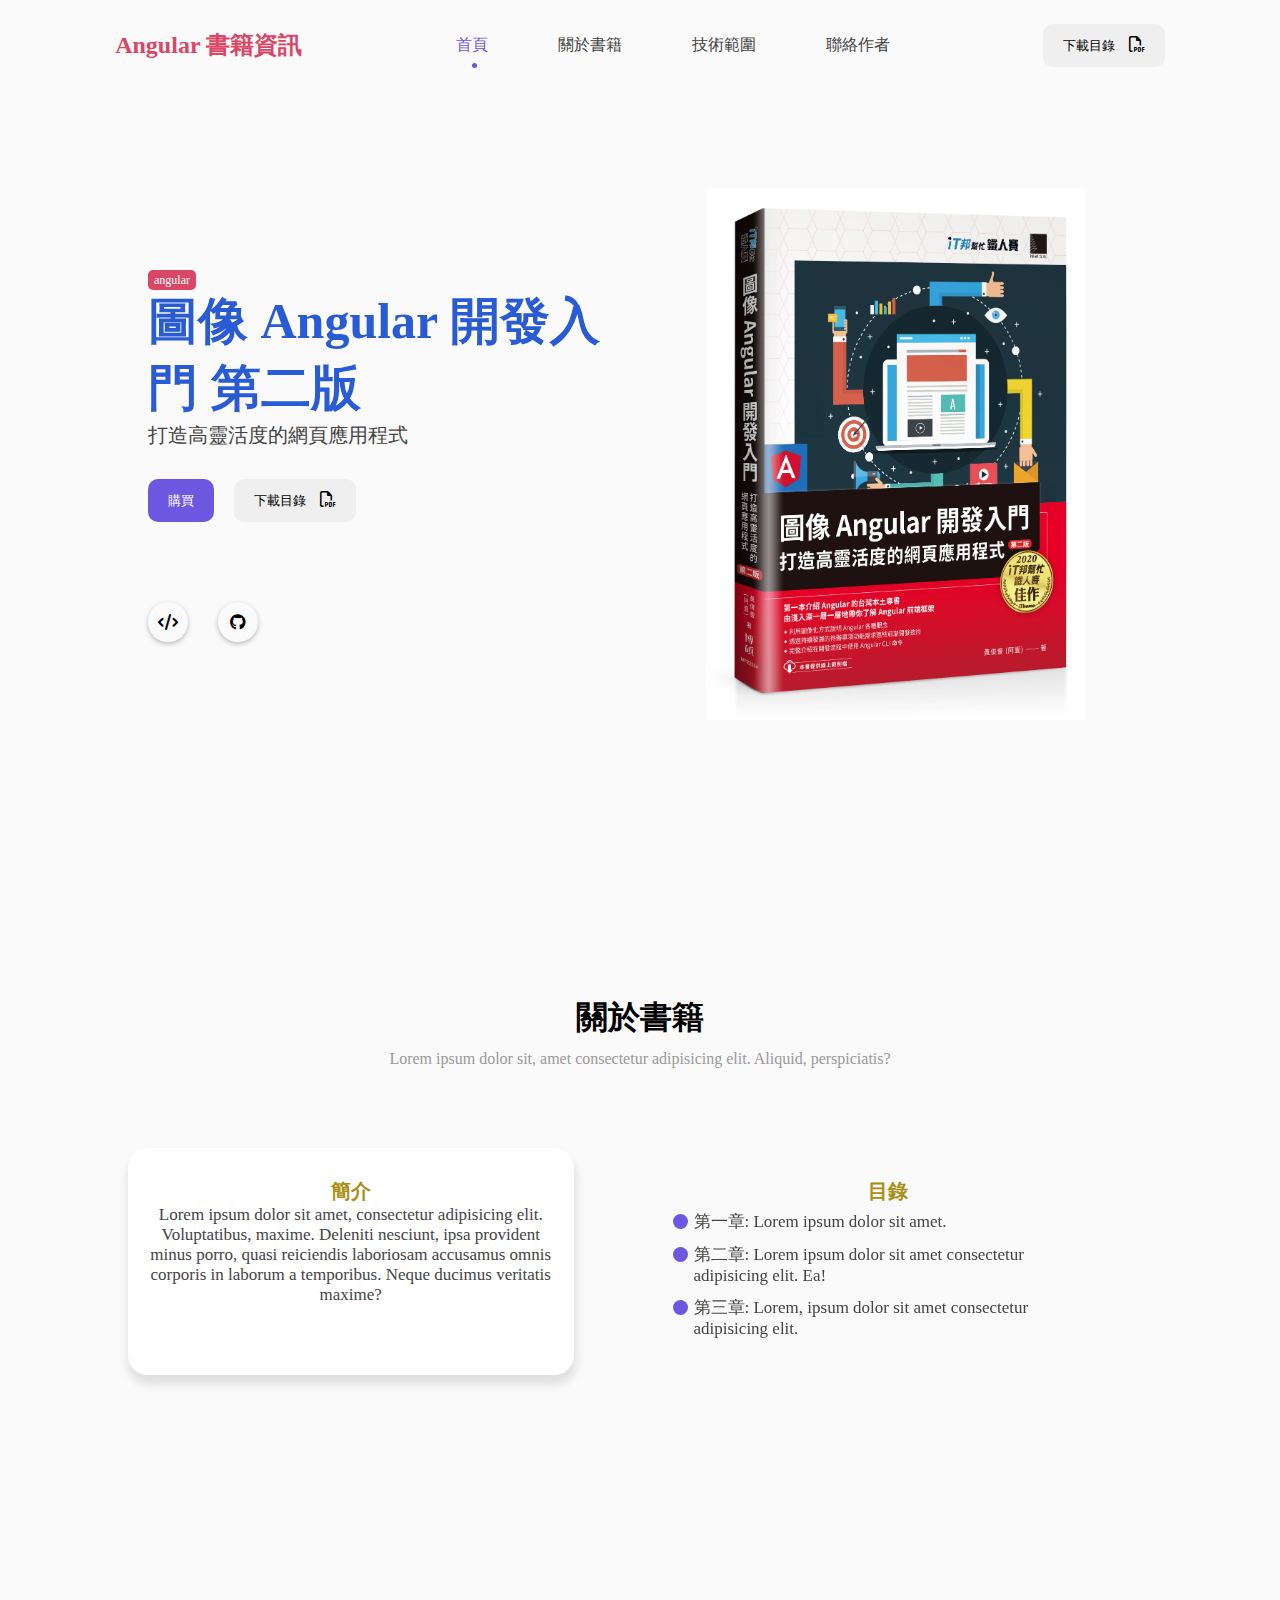
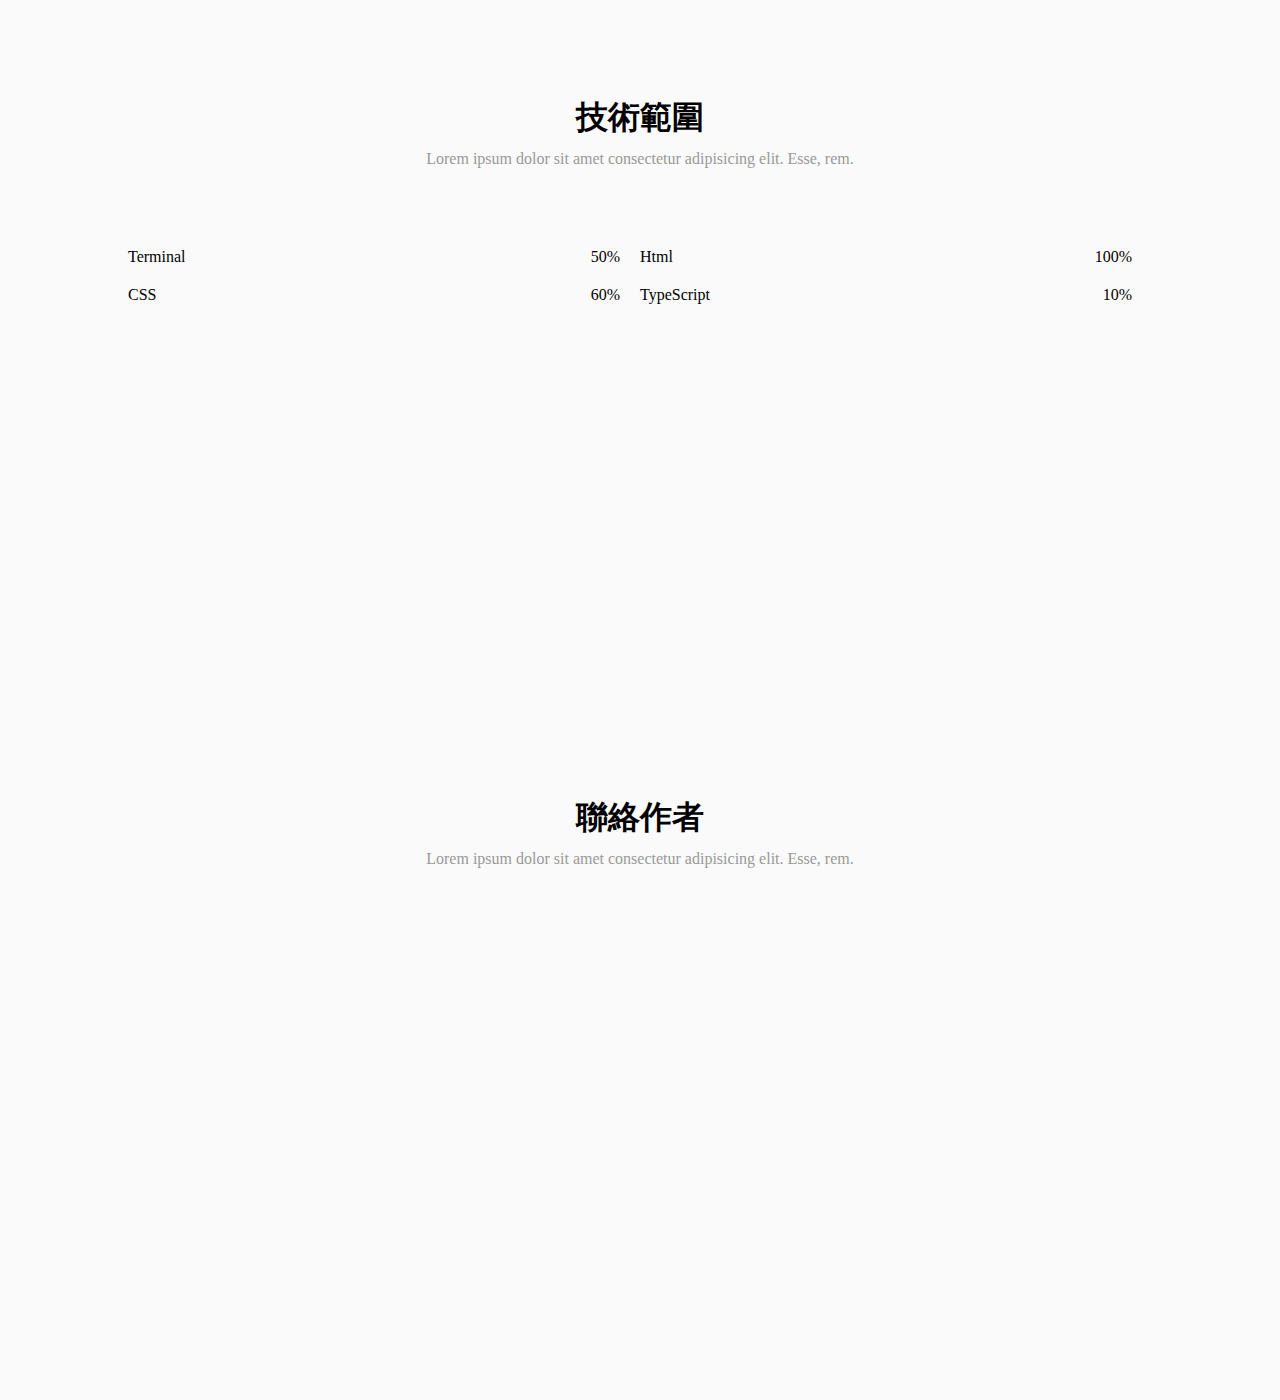
==== src/index.html @ 13e0e1ec "feat(skill): 技術範圍項目樣式實作" ====
<!DOCTYPE html>
<html lang="en">
  <head>
    <meta charset="UTF-8" />
    <meta name="viewport" content="width=device-width, initial-scale=1.0" />
    <link rel="stylesheet" href="./style.min.css" />
    <link rel="stylesheet" href="https://cdnjs.cloudflare.com/ajax/libs/font-awesome/6.6.0/css/all.min.css" />
    <title>Angular 書籍資訊</title>
  </head>
  <body>
    <div class="container">
      <nav id="header">
        <div class="nav-logo">Angular 書籍資訊</div>
        <ul class="nav-menu">
          <li class="nav-item">
            <a href="#home" class="nav-link active-link">首頁</a>
          </li>
          <li class="nav-item">
            <a href="#book" class="nav-link">關於書籍</a>
          </li>
          <li class="nav-item">
            <a href="#skill" class="nav-link">技術範圍</a>
          </li>
          <li class="nav-item">
            <a href="#contact" class="nav-link">聯絡作者</a>
          </li>
        </ul>
        <div>
          <button type="button" class="btn">下載目錄 <i class="fa-regular fa-file-pdf"></i></button>
        </div>
      </nav>
      <main class="wrapper">
        <section id="home" class="home-box">
          <div class="home-text">
            <div class="tag"><span>angular</span></div>
            <div class="name">圖像 Angular 開發入門 第二版</div>
            <div class="subtitle">打造高靈活度的網頁應用程式</div>
            <div class="text-btn">
              <button type="button" class="btn blue-btn">購買</button>
              <button type="button" class="btn">下載目錄 <i class="fa-regular fa-file-pdf"></i></button>
            </div>
            <div class="icons">
              <div class="icon"><i class="fa-solid fa-code"></i></div>
              <div class="icon"><i class="fa-brands fa-github"></i></div>
            </div>
          </div>
          <div class="home-image">
            <div class="image">
              <img src="./assets/images/angular.jpg" alt="angular" />
            </div>
          </div>
        </section>
        <section id="book" class="section">
          <div class="top-header">
            <h1>關於書籍</h1>
            <span>Lorem ipsum dolor sit, amet consectetur adipisicing elit. Aliquid, perspiciatis?</span>
          </div>
          <div class="about-containter">
            <div class="introduce">
              <div class="card">
                <h3>簡介</h3>
                <div>
                  Lorem ipsum dolor sit amet, consectetur adipisicing elit. Voluptatibus, maxime. Deleniti nesciunt, ipsa provident minus
                  porro, quasi reiciendis laboriosam accusamus omnis corporis in laborum a temporibus. Neque ducimus veritatis maxime?
                </div>
              </div>
            </div>
            <div class="content">
              <div class="list">
                <h3>目錄</h3>
                <div class="item">第一章: Lorem ipsum dolor sit amet.</div>
                <div class="item">第二章: Lorem ipsum dolor sit amet consectetur adipisicing elit. Ea!</div>
                <div class="item">第三章: Lorem, ipsum dolor sit amet consectetur adipisicing elit.</div>
              </div>
            </div>
          </div>
        </section>
        <section id="skill" class="section">
          <div class="top-header">
            <h1>技術範圍</h1>
            <span>Lorem ipsum dolor sit amet consectetur adipisicing elit. Esse, rem.</span>
          </div>
          <div class="skill-container">
            <div class="skill-item">
              <span class="skill">
                <span>Terminal</span>
                <span>50%</span>
              </span>
            </div>
            <div class="skill-item">
              <span class="skill">
                <span>Html</span>
                <span>100%</span>
              </span>
            </div>
            <div class="skill-item">
              <span class="skill">
                <span>CSS</span>
                <span>60%</span>
              </span>
            </div>
            <div class="skill-item">
              <span class="skill">
                <span>TypeScript</span>
                <span>10%</span>
              </span>
            </div>
          </div>
        </section>
        <section id="contact" class="section">
          <div class="top-header">
            <h1>聯絡作者</h1>
            <span>Lorem ipsum dolor sit amet consectetur adipisicing elit. Esse, rem.</span>
          </div>
        </section>
      </main>
    </div>
    <script src="./main.js"></script>
  </body>
</html>
---- src/style.min.css ----
nav{background-color:var(--body-color);position:fixed;width:100%;height:90px;line-height:90px;padding-inline:9vw;display:flex;justify-content:space-between}nav .nav-logo{font-size:24px;font-weight:600;color:var(--logo-color)}nav ul{display:flex;list-style:none}nav ul .nav-link{text-decoration:none;color:var(--text-color);font-weight:500;padding-inline:15px;margin-inline:20px}nav ul .active-link{position:relative;color:var(--first-color)}nav ul .active-link::after{position:absolute;content:"";width:5px;height:5px;background-color:var(--first-color);left:50%;bottom:-15px;border-radius:50%}.btn{font-weight:500;padding:12px 20px;background-color:#efefef;border:none;border-radius:10px;cursor:pointer}.btn:hover{background-color:var(--second-color);color:var(--white-color)}.btn>i{margin-left:10px}.home-text{padding-left:20px;min-height:80vh;width:50%;display:flex;flex-direction:column;justify-content:center}.home-text .tag>span{background-color:var(--logo-color);color:var(--white-color);padding:3px 6px;font-size:12px;border-radius:5px}.home-text .name{font-size:50px;font-weight:600;color:var(--third-color)}.home-text .subtitle{font-size:20px;margin-bottom:30px;color:var(--text-color)}.home-text .text-btn{display:flex;gap:20px}.home-text .text-btn>.blue-btn{background-color:var(--first-color);color:var(--white-color)}.home-text .text-btn>.blue-btn:hover{background-color:var(--first-color-hover)}.home-text .icons{display:flex;margin-top:5em;gap:30px}.home-text .icons .icon{display:flex;justify-content:center;align-items:center;width:40px;height:40px;border-radius:50%;box-shadow:0px 2px 5px 0px rgba(0,0,0,.25);cursor:pointer}.home-image{display:flex;justify-content:right;align-items:center;width:50%;min-height:80vh}.home-image .image{width:380px;margin:0 auto;overflow:hidden}.home-image .image img{width:380px}.about-containter{display:flex;justify-content:space-between;width:100%;gap:50px}.about-containter .introduce,.about-containter .contents{width:50%}.about-containter h3{font-size:20px;font-weight:600;color:var(--second-color)}.about-containter .card{display:flex;align-items:center;flex-direction:column;padding:30px 20px 70px;width:100%;background-color:var(--white-color);border-radius:20px;box-shadow:1px 8px 10px 2px var(--first-shadow-color)}.about-containter .card div{text-align:center;font-size:17px;color:var(--text-color)}.about-containter .list{display:flex;flex-direction:column;padding:30px 65px 70px;width:100%}.about-containter .list h3{text-align:center}.about-containter .list .item{font-size:17px;padding:5px;color:var(--text-color);position:relative}.about-containter .list .item::before{box-sizing:border-box;content:"";position:absolute;top:9px;left:-16px;width:15px;height:15px;border-radius:50px;background-color:var(--first-color)}.skill-container{display:flex;width:100%;gap:20px;flex-wrap:wrap}.skill-container .skill-item{flex-basis:calc(50% - 20px)}.skill-container .skill-item .skill{display:flex;justify-content:space-between;align-items:center}:root{--body-color: rgb(250, 250, 250);--logo-color: rgb(218, 70, 102);--white-color: rgb(255, 255, 255);--text-color: rgb(68, 68, 68);--first-color: rgb(110, 87, 224);--first-color-hover: rgb(40, 91, 212);--first-shadow-color: rgba(0, 0, 0, 0.1);--second-color: rgb(170, 142, 18);--third-color: rgb(40, 91, 212)}html{scroll-behavior:smooth}body{background-color:var(--body-color)}body .container{width:100%}*{margin:0;padding:0;box-sizing:border-box}.wrapper{padding-inline:10vw}.wrapper .home-box{display:flex;padding-block:6em;height:100vh;min-height:700px}.wrapper .section{padding-block:6em;min-height:700px}.wrapper .section .top-header{text-align:center;margin-bottom:5em}.wrapper .section .top-header h1{font-weight:600;margin-bottom:10px}.wrapper .section .top-header span{color:#999}i{font-size:16px}/*# sourceMappingURL=style.min.css.map */
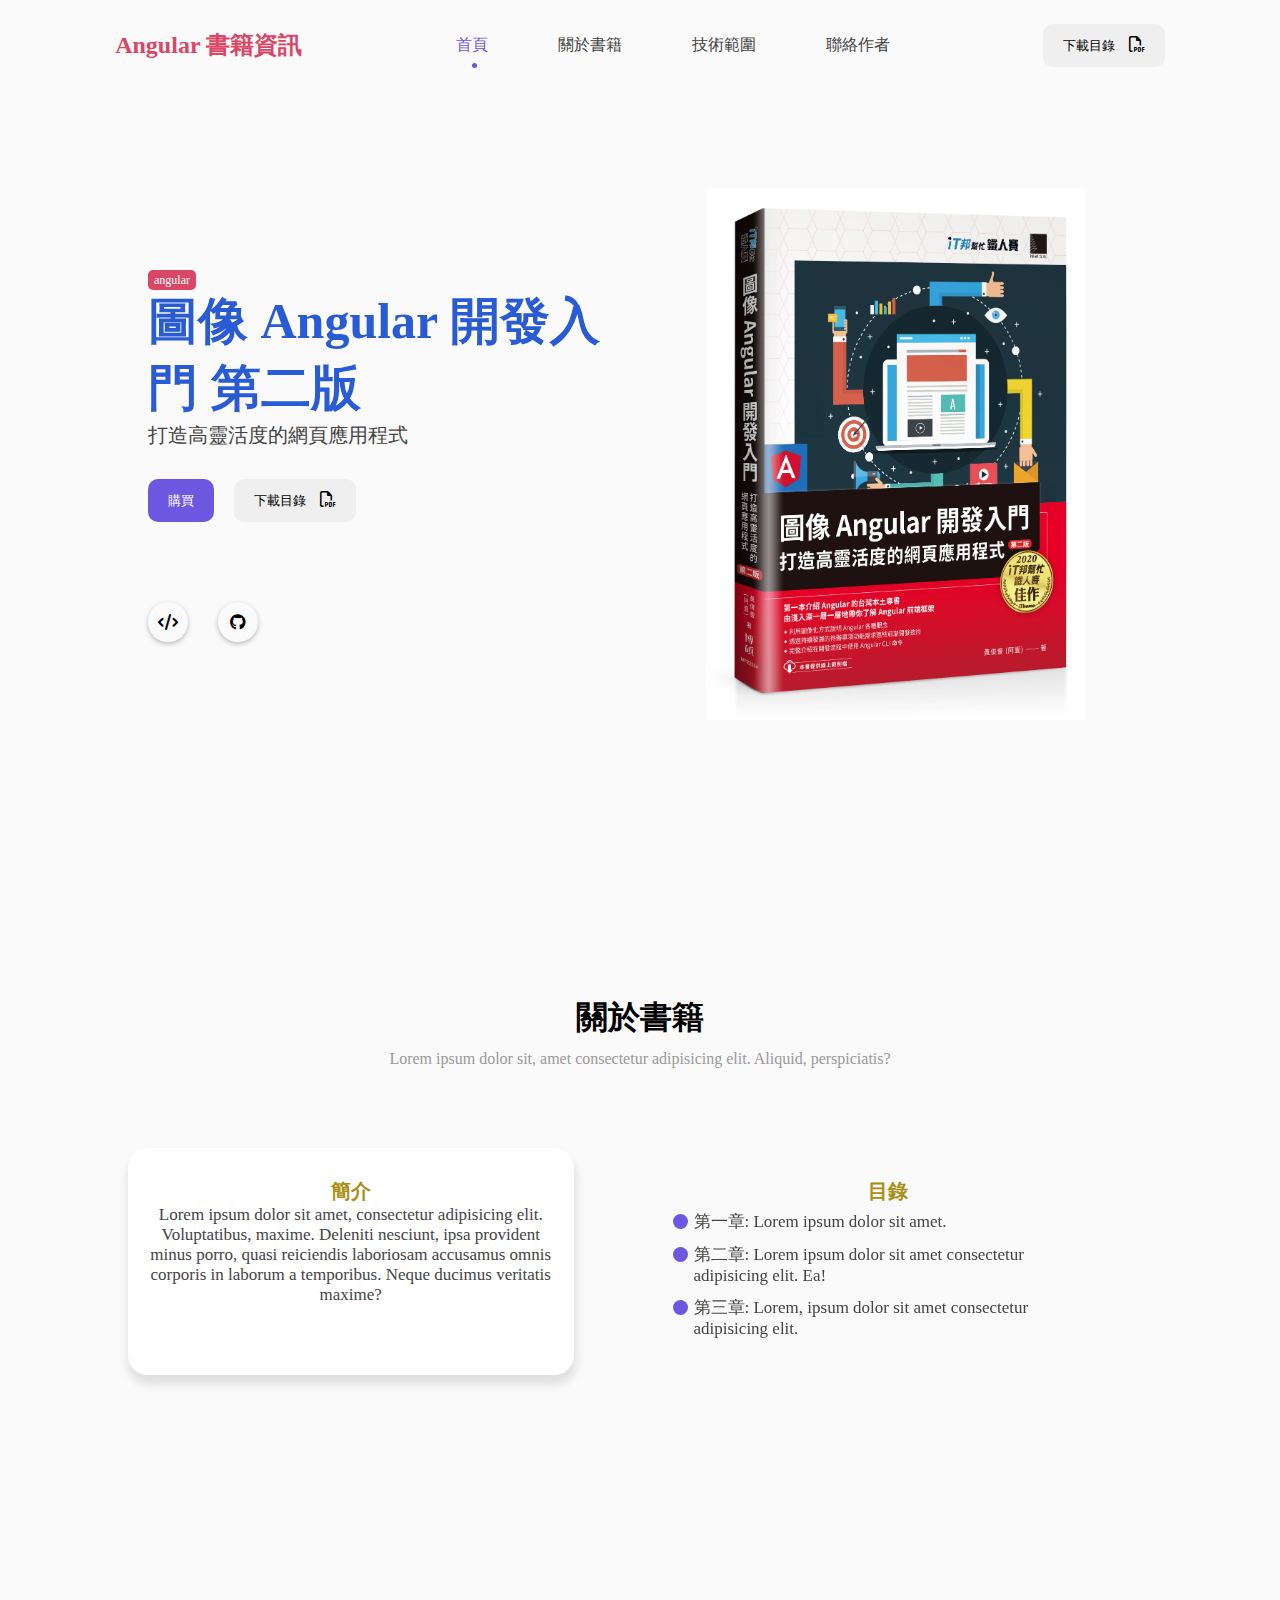
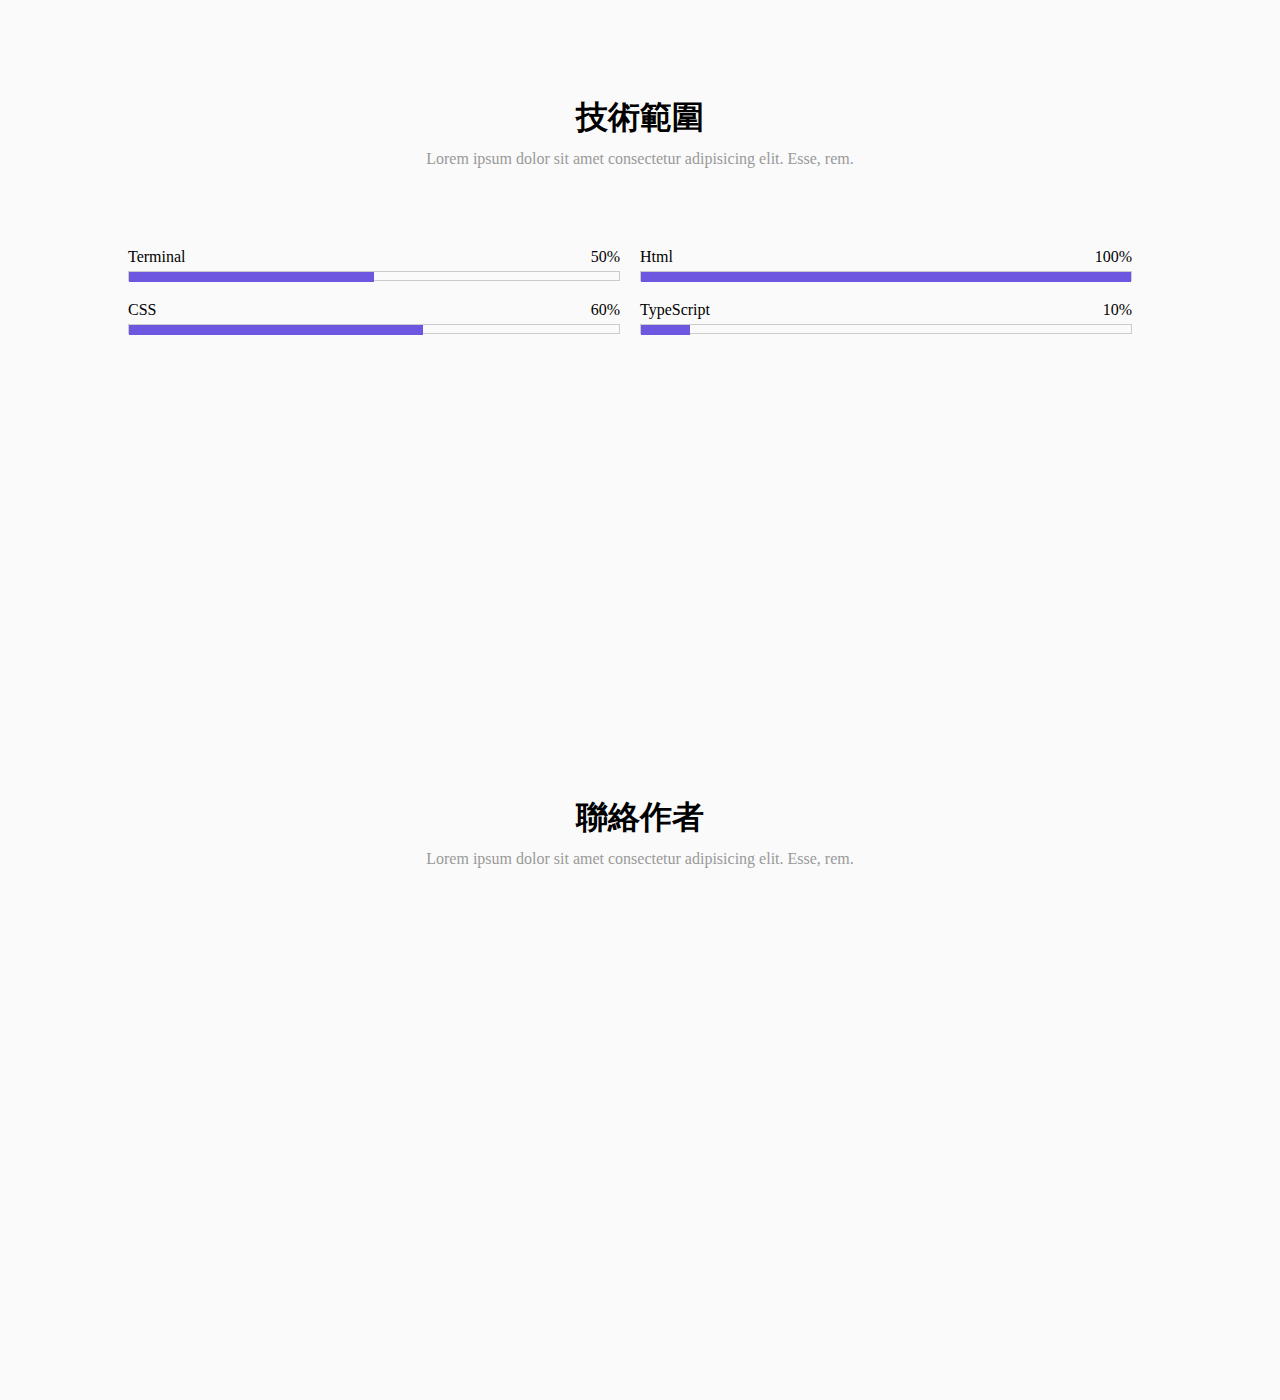
==== commit 4950f43e: "feat(skill): 技術範圍進度條樣式實作" ====
--- a/src/index.html
+++ b/src/index.html
@@ -86,24 +86,36 @@
                 <span>Terminal</span>
                 <span>50%</span>
               </span>
+              <div class="progress-bar-wrap">
+                <div class="progress-bar" style="width: 50%"></div>
+              </div>
             </div>
             <div class="skill-item">
               <span class="skill">
                 <span>Html</span>
                 <span>100%</span>
               </span>
+              <div class="progress-bar-wrap">
+                <div class="progress-bar" style="width: 100%"></div>
+              </div>
             </div>
             <div class="skill-item">
               <span class="skill">
                 <span>CSS</span>
                 <span>60%</span>
               </span>
+              <div class="progress-bar-wrap">
+                <div class="progress-bar" style="width: 60%"></div>
+              </div>
             </div>
             <div class="skill-item">
               <span class="skill">
                 <span>TypeScript</span>
                 <span>10%</span>
               </span>
+              <div class="progress-bar-wrap">
+                <div class="progress-bar" style="width: 10%"></div>
+              </div>
             </div>
           </div>
         </section>
--- a/src/style.min.css
+++ b/src/style.min.css
@@ -1 +1 @@
-nav{background-color:var(--body-color);position:fixed;width:100%;height:90px;line-height:90px;padding-inline:9vw;display:flex;justify-content:space-between}nav .nav-logo{font-size:24px;font-weight:600;color:var(--logo-color)}nav ul{display:flex;list-style:none}nav ul .nav-link{text-decoration:none;color:var(--text-color);font-weight:500;padding-inline:15px;margin-inline:20px}nav ul .active-link{position:relative;color:var(--first-color)}nav ul .active-link::after{position:absolute;content:"";width:5px;height:5px;background-color:var(--first-color);left:50%;bottom:-15px;border-radius:50%}.btn{font-weight:500;padding:12px 20px;background-color:#efefef;border:none;border-radius:10px;cursor:pointer}.btn:hover{background-color:var(--second-color);color:var(--white-color)}.btn>i{margin-left:10px}.home-text{padding-left:20px;min-height:80vh;width:50%;display:flex;flex-direction:column;justify-content:center}.home-text .tag>span{background-color:var(--logo-color);color:var(--white-color);padding:3px 6px;font-size:12px;border-radius:5px}.home-text .name{font-size:50px;font-weight:600;color:var(--third-color)}.home-text .subtitle{font-size:20px;margin-bottom:30px;color:var(--text-color)}.home-text .text-btn{display:flex;gap:20px}.home-text .text-btn>.blue-btn{background-color:var(--first-color);color:var(--white-color)}.home-text .text-btn>.blue-btn:hover{background-color:var(--first-color-hover)}.home-text .icons{display:flex;margin-top:5em;gap:30px}.home-text .icons .icon{display:flex;justify-content:center;align-items:center;width:40px;height:40px;border-radius:50%;box-shadow:0px 2px 5px 0px rgba(0,0,0,.25);cursor:pointer}.home-image{display:flex;justify-content:right;align-items:center;width:50%;min-height:80vh}.home-image .image{width:380px;margin:0 auto;overflow:hidden}.home-image .image img{width:380px}.about-containter{display:flex;justify-content:space-between;width:100%;gap:50px}.about-containter .introduce,.about-containter .contents{width:50%}.about-containter h3{font-size:20px;font-weight:600;color:var(--second-color)}.about-containter .card{display:flex;align-items:center;flex-direction:column;padding:30px 20px 70px;width:100%;background-color:var(--white-color);border-radius:20px;box-shadow:1px 8px 10px 2px var(--first-shadow-color)}.about-containter .card div{text-align:center;font-size:17px;color:var(--text-color)}.about-containter .list{display:flex;flex-direction:column;padding:30px 65px 70px;width:100%}.about-containter .list h3{text-align:center}.about-containter .list .item{font-size:17px;padding:5px;color:var(--text-color);position:relative}.about-containter .list .item::before{box-sizing:border-box;content:"";position:absolute;top:9px;left:-16px;width:15px;height:15px;border-radius:50px;background-color:var(--first-color)}.skill-container{display:flex;width:100%;gap:20px;flex-wrap:wrap}.skill-container .skill-item{flex-basis:calc(50% - 20px)}.skill-container .skill-item .skill{display:flex;justify-content:space-between;align-items:center}:root{--body-color: rgb(250, 250, 250);--logo-color: rgb(218, 70, 102);--white-color: rgb(255, 255, 255);--text-color: rgb(68, 68, 68);--first-color: rgb(110, 87, 224);--first-color-hover: rgb(40, 91, 212);--first-shadow-color: rgba(0, 0, 0, 0.1);--second-color: rgb(170, 142, 18);--third-color: rgb(40, 91, 212)}html{scroll-behavior:smooth}body{background-color:var(--body-color)}body .container{width:100%}*{margin:0;padding:0;box-sizing:border-box}.wrapper{padding-inline:10vw}.wrapper .home-box{display:flex;padding-block:6em;height:100vh;min-height:700px}.wrapper .section{padding-block:6em;min-height:700px}.wrapper .section .top-header{text-align:center;margin-bottom:5em}.wrapper .section .top-header h1{font-weight:600;margin-bottom:10px}.wrapper .section .top-header span{color:#999}i{font-size:16px}/*# sourceMappingURL=style.min.css.map */+nav{background-color:var(--body-color);position:fixed;width:100%;height:90px;line-height:90px;padding-inline:9vw;display:flex;justify-content:space-between}nav .nav-logo{font-size:24px;font-weight:600;color:var(--logo-color)}nav ul{display:flex;list-style:none}nav ul .nav-link{text-decoration:none;color:var(--text-color);font-weight:500;padding-inline:15px;margin-inline:20px}nav ul .active-link{position:relative;color:var(--first-color)}nav ul .active-link::after{position:absolute;content:"";width:5px;height:5px;background-color:var(--first-color);left:50%;bottom:-15px;border-radius:50%}.btn{font-weight:500;padding:12px 20px;background-color:#efefef;border:none;border-radius:10px;cursor:pointer}.btn:hover{background-color:var(--second-color);color:var(--white-color)}.btn>i{margin-left:10px}.home-text{padding-left:20px;min-height:80vh;width:50%;display:flex;flex-direction:column;justify-content:center}.home-text .tag>span{background-color:var(--logo-color);color:var(--white-color);padding:3px 6px;font-size:12px;border-radius:5px}.home-text .name{font-size:50px;font-weight:600;color:var(--third-color)}.home-text .subtitle{font-size:20px;margin-bottom:30px;color:var(--text-color)}.home-text .text-btn{display:flex;gap:20px}.home-text .text-btn>.blue-btn{background-color:var(--first-color);color:var(--white-color)}.home-text .text-btn>.blue-btn:hover{background-color:var(--first-color-hover)}.home-text .icons{display:flex;margin-top:5em;gap:30px}.home-text .icons .icon{display:flex;justify-content:center;align-items:center;width:40px;height:40px;border-radius:50%;box-shadow:0px 2px 5px 0px rgba(0,0,0,.25);cursor:pointer}.home-image{display:flex;justify-content:right;align-items:center;width:50%;min-height:80vh}.home-image .image{width:380px;margin:0 auto;overflow:hidden}.home-image .image img{width:380px}.about-containter{display:flex;justify-content:space-between;width:100%;gap:50px}.about-containter .introduce,.about-containter .contents{width:50%}.about-containter h3{font-size:20px;font-weight:600;color:var(--second-color)}.about-containter .card{display:flex;align-items:center;flex-direction:column;padding:30px 20px 70px;width:100%;background-color:var(--white-color);border-radius:20px;box-shadow:1px 8px 10px 2px var(--first-shadow-color)}.about-containter .card div{text-align:center;font-size:17px;color:var(--text-color)}.about-containter .list{display:flex;flex-direction:column;padding:30px 65px 70px;width:100%}.about-containter .list h3{text-align:center}.about-containter .list .item{font-size:17px;padding:5px;color:var(--text-color);position:relative}.about-containter .list .item::before{box-sizing:border-box;content:"";position:absolute;top:9px;left:-16px;width:15px;height:15px;border-radius:50px;background-color:var(--first-color)}.skill-container{display:flex;width:100%;gap:20px;flex-wrap:wrap}.skill-container .skill-item{flex-basis:calc(50% - 20px);display:flex;flex-direction:column;gap:5px}.skill-container .skill-item .skill{display:flex;justify-content:space-between;align-items:center}.skill-container .skill-item .progress-bar-wrap{height:10px;border:1px solid #ccc}.skill-container .skill-item .progress-bar-wrap .progress-bar{height:10px;background-color:var(--first-color)}:root{--body-color: rgb(250, 250, 250);--logo-color: rgb(218, 70, 102);--white-color: rgb(255, 255, 255);--text-color: rgb(68, 68, 68);--first-color: rgb(110, 87, 224);--first-color-hover: rgb(40, 91, 212);--first-shadow-color: rgba(0, 0, 0, 0.1);--second-color: rgb(170, 142, 18);--third-color: rgb(40, 91, 212)}html{scroll-behavior:smooth}body{background-color:var(--body-color)}body .container{width:100%}*{margin:0;padding:0;box-sizing:border-box}.wrapper{padding-inline:10vw}.wrapper .home-box{display:flex;padding-block:6em;height:100vh;min-height:700px}.wrapper .section{padding-block:6em;min-height:700px}.wrapper .section .top-header{text-align:center;margin-bottom:5em}.wrapper .section .top-header h1{font-weight:600;margin-bottom:10px}.wrapper .section .top-header span{color:#999}i{font-size:16px}/*# sourceMappingURL=style.min.css.map */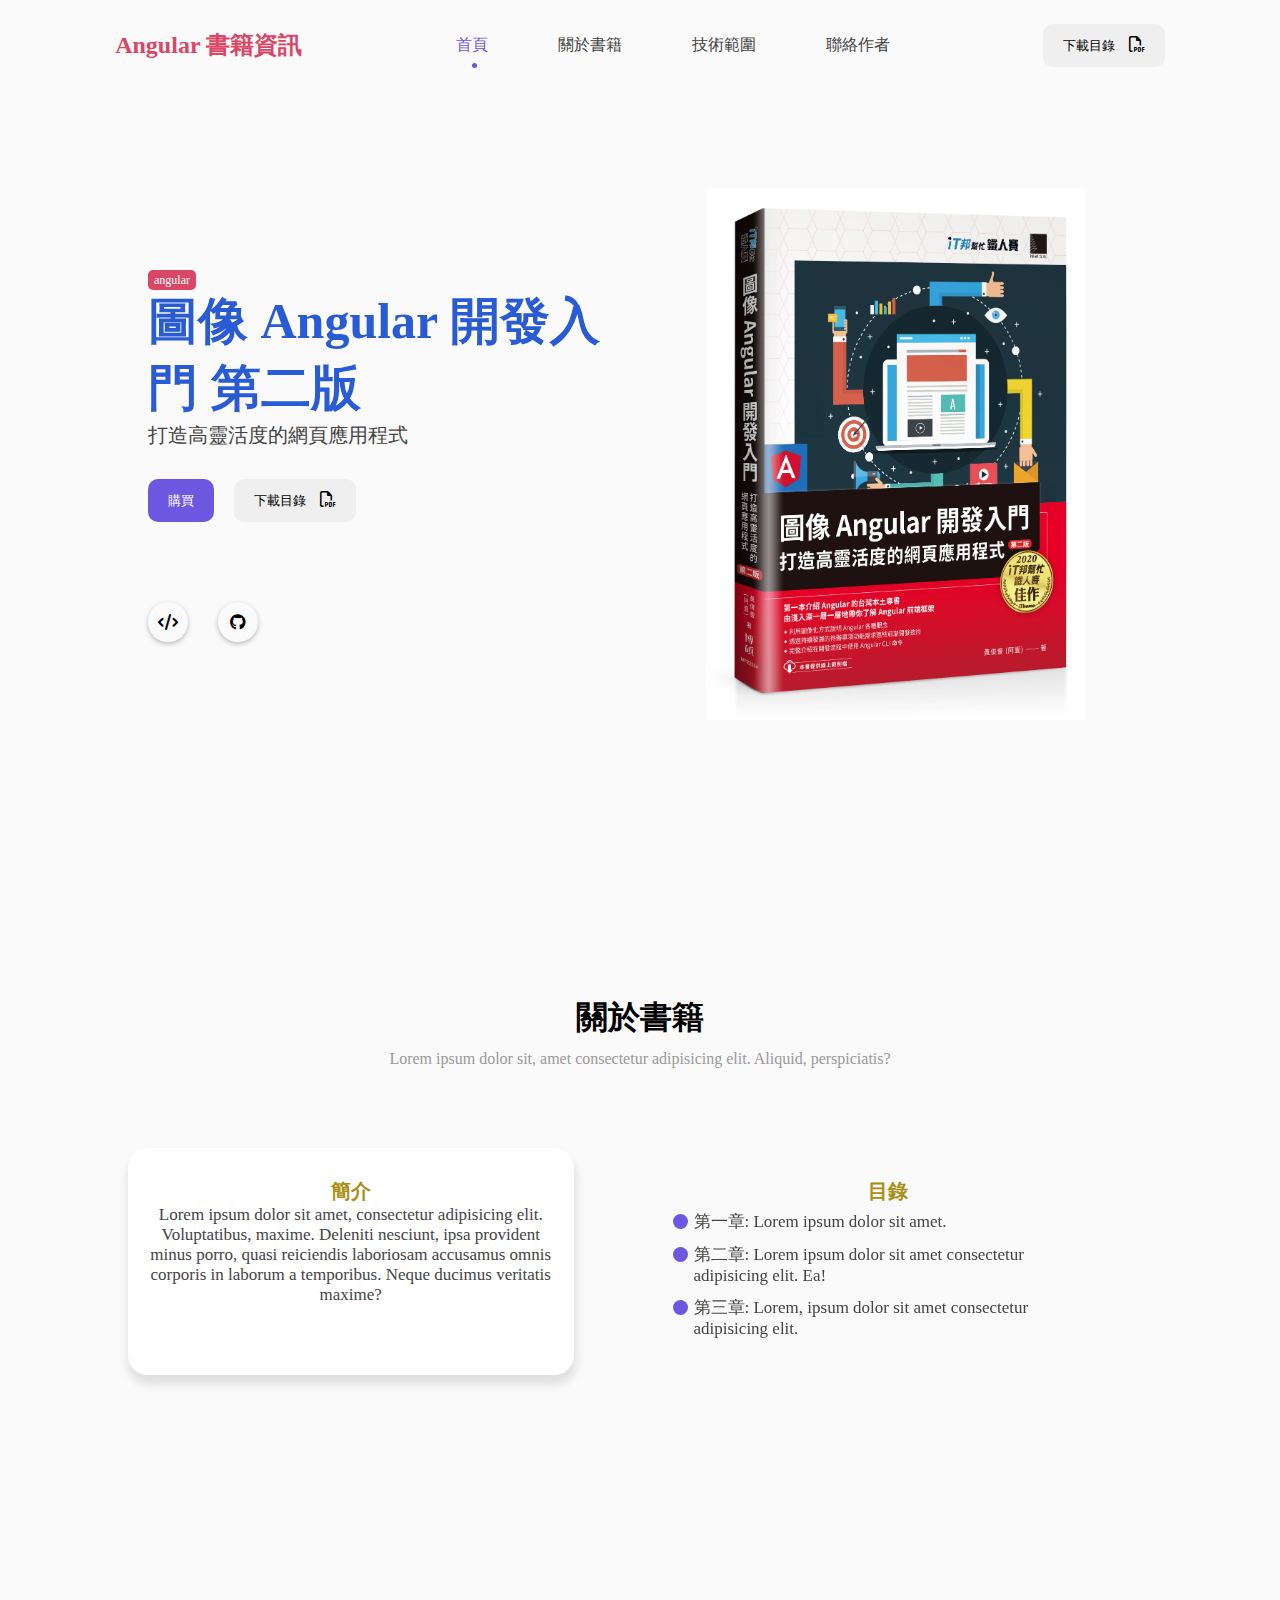
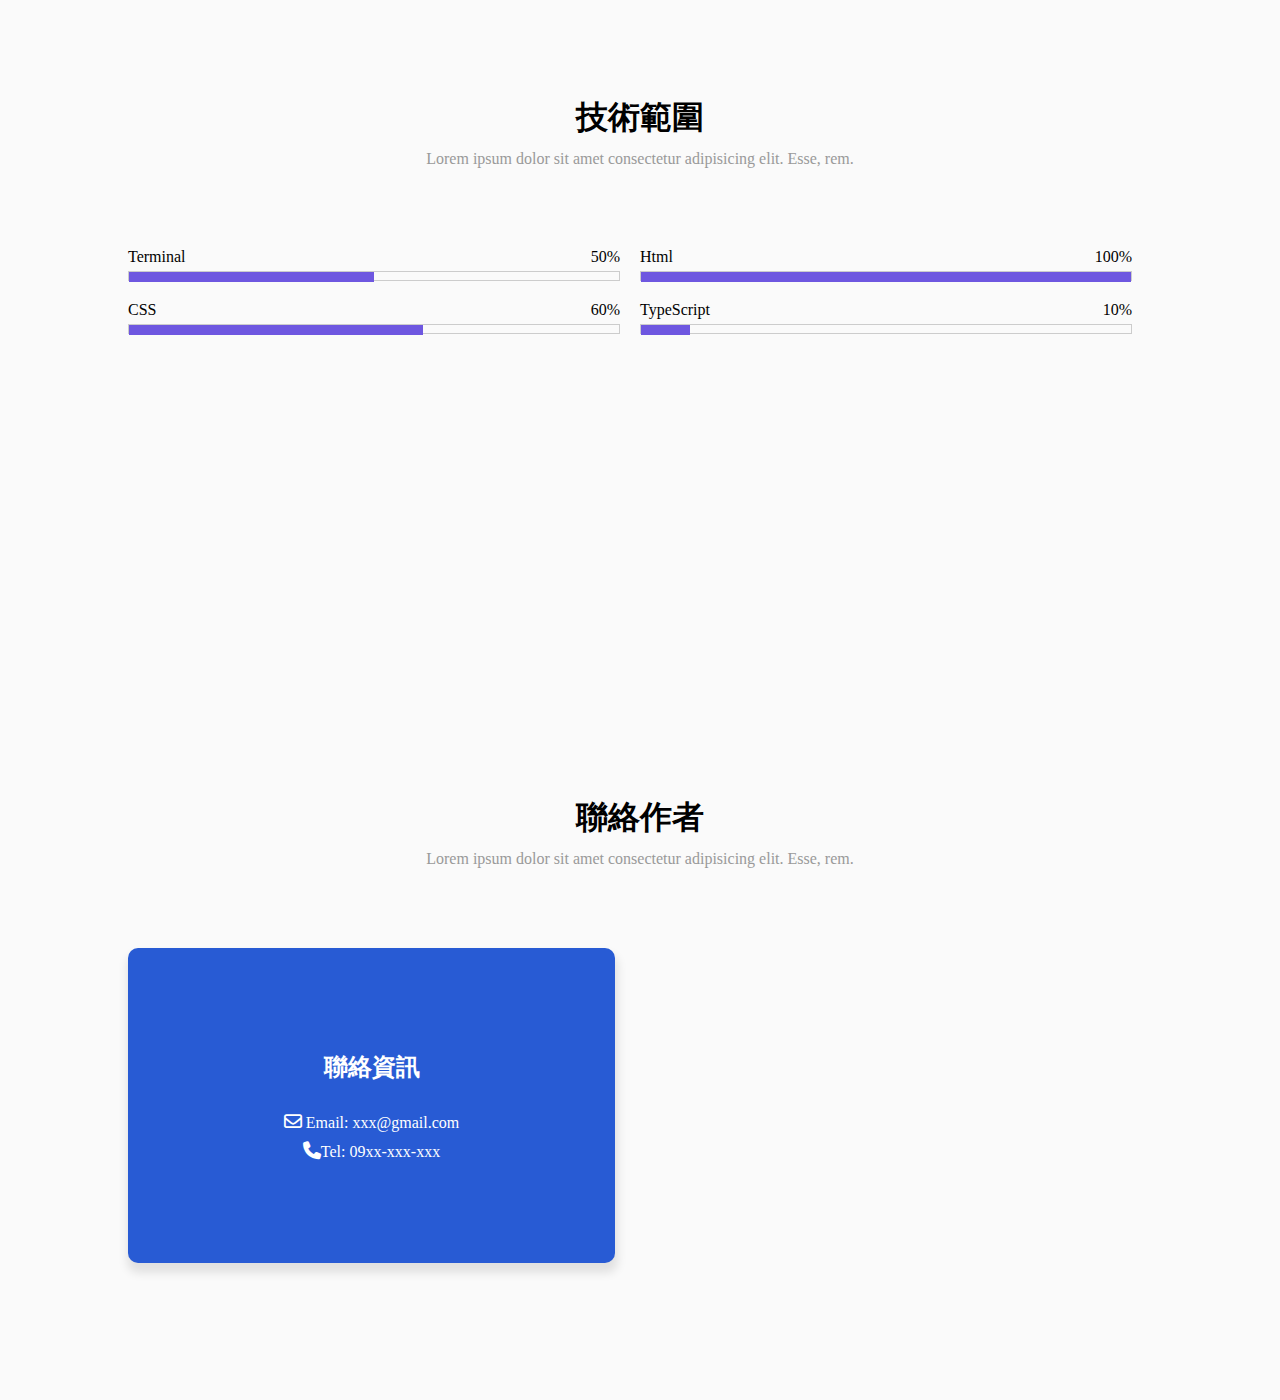
==== commit b2748748: "feat(contact): 聯絡作者區塊聯絡資訊實作" ====
--- a/src/index.html
+++ b/src/index.html
@@ -124,6 +124,16 @@
             <h1>聯絡作者</h1>
             <span>Lorem ipsum dolor sit amet consectetur adipisicing elit. Esse, rem.</span>
           </div>
+          <div class="contact-container">
+            <div class="info">
+              <div class="contact-info">
+                <h2>聯絡資訊</h2>
+                <div><i class="fa-regular fa-envelope"></i> Email: xxx@gmail.com</div>
+                <div><i class="fa-solid fa-phone"></i>Tel: 09xx-xxx-xxx</div>
+              </div>
+            </div>
+            <div class="form"></div>
+          </div>
         </section>
       </main>
     </div>
--- a/src/style.min.css
+++ b/src/style.min.css
@@ -1 +1 @@
-nav{background-color:var(--body-color);position:fixed;width:100%;height:90px;line-height:90px;padding-inline:9vw;display:flex;justify-content:space-between}nav .nav-logo{font-size:24px;font-weight:600;color:var(--logo-color)}nav ul{display:flex;list-style:none}nav ul .nav-link{text-decoration:none;color:var(--text-color);font-weight:500;padding-inline:15px;margin-inline:20px}nav ul .active-link{position:relative;color:var(--first-color)}nav ul .active-link::after{position:absolute;content:"";width:5px;height:5px;background-color:var(--first-color);left:50%;bottom:-15px;border-radius:50%}.btn{font-weight:500;padding:12px 20px;background-color:#efefef;border:none;border-radius:10px;cursor:pointer}.btn:hover{background-color:var(--second-color);color:var(--white-color)}.btn>i{margin-left:10px}.home-text{padding-left:20px;min-height:80vh;width:50%;display:flex;flex-direction:column;justify-content:center}.home-text .tag>span{background-color:var(--logo-color);color:var(--white-color);padding:3px 6px;font-size:12px;border-radius:5px}.home-text .name{font-size:50px;font-weight:600;color:var(--third-color)}.home-text .subtitle{font-size:20px;margin-bottom:30px;color:var(--text-color)}.home-text .text-btn{display:flex;gap:20px}.home-text .text-btn>.blue-btn{background-color:var(--first-color);color:var(--white-color)}.home-text .text-btn>.blue-btn:hover{background-color:var(--first-color-hover)}.home-text .icons{display:flex;margin-top:5em;gap:30px}.home-text .icons .icon{display:flex;justify-content:center;align-items:center;width:40px;height:40px;border-radius:50%;box-shadow:0px 2px 5px 0px rgba(0,0,0,.25);cursor:pointer}.home-image{display:flex;justify-content:right;align-items:center;width:50%;min-height:80vh}.home-image .image{width:380px;margin:0 auto;overflow:hidden}.home-image .image img{width:380px}.about-containter{display:flex;justify-content:space-between;width:100%;gap:50px}.about-containter .introduce,.about-containter .contents{width:50%}.about-containter h3{font-size:20px;font-weight:600;color:var(--second-color)}.about-containter .card{display:flex;align-items:center;flex-direction:column;padding:30px 20px 70px;width:100%;background-color:var(--white-color);border-radius:20px;box-shadow:1px 8px 10px 2px var(--first-shadow-color)}.about-containter .card div{text-align:center;font-size:17px;color:var(--text-color)}.about-containter .list{display:flex;flex-direction:column;padding:30px 65px 70px;width:100%}.about-containter .list h3{text-align:center}.about-containter .list .item{font-size:17px;padding:5px;color:var(--text-color);position:relative}.about-containter .list .item::before{box-sizing:border-box;content:"";position:absolute;top:9px;left:-16px;width:15px;height:15px;border-radius:50px;background-color:var(--first-color)}.skill-container{display:flex;width:100%;gap:20px;flex-wrap:wrap}.skill-container .skill-item{flex-basis:calc(50% - 20px);display:flex;flex-direction:column;gap:5px}.skill-container .skill-item .skill{display:flex;justify-content:space-between;align-items:center}.skill-container .skill-item .progress-bar-wrap{height:10px;border:1px solid #ccc}.skill-container .skill-item .progress-bar-wrap .progress-bar{height:10px;background-color:var(--first-color)}:root{--body-color: rgb(250, 250, 250);--logo-color: rgb(218, 70, 102);--white-color: rgb(255, 255, 255);--text-color: rgb(68, 68, 68);--first-color: rgb(110, 87, 224);--first-color-hover: rgb(40, 91, 212);--first-shadow-color: rgba(0, 0, 0, 0.1);--second-color: rgb(170, 142, 18);--third-color: rgb(40, 91, 212)}html{scroll-behavior:smooth}body{background-color:var(--body-color)}body .container{width:100%}*{margin:0;padding:0;box-sizing:border-box}.wrapper{padding-inline:10vw}.wrapper .home-box{display:flex;padding-block:6em;height:100vh;min-height:700px}.wrapper .section{padding-block:6em;min-height:700px}.wrapper .section .top-header{text-align:center;margin-bottom:5em}.wrapper .section .top-header h1{font-weight:600;margin-bottom:10px}.wrapper .section .top-header span{color:#999}i{font-size:16px}/*# sourceMappingURL=style.min.css.map */+nav{background-color:var(--body-color);position:fixed;width:100%;height:90px;line-height:90px;padding-inline:9vw;display:flex;justify-content:space-between}nav .nav-logo{font-size:24px;font-weight:600;color:var(--logo-color)}nav ul{display:flex;list-style:none}nav ul .nav-link{text-decoration:none;color:var(--text-color);font-weight:500;padding-inline:15px;margin-inline:20px}nav ul .active-link{position:relative;color:var(--first-color)}nav ul .active-link::after{position:absolute;content:"";width:5px;height:5px;background-color:var(--first-color);left:50%;bottom:-15px;border-radius:50%}.btn{font-weight:500;padding:12px 20px;background-color:#efefef;border:none;border-radius:10px;cursor:pointer}.btn:hover{background-color:var(--second-color);color:var(--white-color)}.btn>i{margin-left:10px}.home-text{padding-left:20px;min-height:80vh;width:50%;display:flex;flex-direction:column;justify-content:center}.home-text .tag>span{background-color:var(--logo-color);color:var(--white-color);padding:3px 6px;font-size:12px;border-radius:5px}.home-text .name{font-size:50px;font-weight:600;color:var(--third-color)}.home-text .subtitle{font-size:20px;margin-bottom:30px;color:var(--text-color)}.home-text .text-btn{display:flex;gap:20px}.home-text .text-btn>.blue-btn{background-color:var(--first-color);color:var(--white-color)}.home-text .text-btn>.blue-btn:hover{background-color:var(--first-color-hover)}.home-text .icons{display:flex;margin-top:5em;gap:30px}.home-text .icons .icon{display:flex;justify-content:center;align-items:center;width:40px;height:40px;border-radius:50%;box-shadow:0px 2px 5px 0px rgba(0,0,0,.25);cursor:pointer}.home-image{display:flex;justify-content:right;align-items:center;width:50%;min-height:80vh}.home-image .image{width:380px;margin:0 auto;overflow:hidden}.home-image .image img{width:380px}.about-containter{display:flex;justify-content:space-between;width:100%;gap:50px}.about-containter .introduce,.about-containter .contents{width:50%}.about-containter h3{font-size:20px;font-weight:600;color:var(--second-color)}.about-containter .card{display:flex;align-items:center;flex-direction:column;padding:30px 20px 70px;width:100%;background-color:var(--white-color);border-radius:20px;box-shadow:1px 8px 10px 2px var(--first-shadow-color)}.about-containter .card div{text-align:center;font-size:17px;color:var(--text-color)}.about-containter .list{display:flex;flex-direction:column;padding:30px 65px 70px;width:100%}.about-containter .list h3{text-align:center}.about-containter .list .item{font-size:17px;padding:5px;color:var(--text-color);position:relative}.about-containter .list .item::before{box-sizing:border-box;content:"";position:absolute;top:9px;left:-16px;width:15px;height:15px;border-radius:50px;background-color:var(--first-color)}.skill-container{display:flex;width:100%;gap:20px;flex-wrap:wrap}.skill-container .skill-item{flex-basis:calc(50% - 20px);display:flex;flex-direction:column;gap:5px}.skill-container .skill-item .skill{display:flex;justify-content:space-between;align-items:center}.skill-container .skill-item .progress-bar-wrap{height:10px;border:1px solid #ccc}.skill-container .skill-item .progress-bar-wrap .progress-bar{height:10px;background-color:var(--first-color)}.contact-container{display:flex;justify-content:space-between;width:100%;gap:50px}.contact-container .info,.contact-container .form{width:50%}.contact-container .contact-info{display:flex;flex-direction:column;justify-content:center;align-items:center;padding:20px 30px;width:100%;height:315px;background-color:var(--third-color);color:var(--white-color);border-radius:10px;gap:10px;box-shadow:1px 8px 10px 2px var(--first-shadow-color)}.contact-container .contact-info>h2{margin-bottom:20px}.contact-container .contact-info i{font-size:18px}:root{--body-color: rgb(250, 250, 250);--logo-color: rgb(218, 70, 102);--white-color: rgb(255, 255, 255);--text-color: rgb(68, 68, 68);--first-color: rgb(110, 87, 224);--first-color-hover: rgb(40, 91, 212);--first-shadow-color: rgba(0, 0, 0, 0.1);--second-color: rgb(170, 142, 18);--third-color: rgb(40, 91, 212)}html{scroll-behavior:smooth}body{background-color:var(--body-color)}body .container{width:100%}*{margin:0;padding:0;box-sizing:border-box}.wrapper{padding-inline:10vw}.wrapper .home-box{display:flex;padding-block:6em;height:100vh;min-height:700px}.wrapper .section{padding-block:6em;min-height:700px}.wrapper .section .top-header{text-align:center;margin-bottom:5em}.wrapper .section .top-header h1{font-weight:600;margin-bottom:10px}.wrapper .section .top-header span{color:#999}i{font-size:16px}/*# sourceMappingURL=style.min.css.map */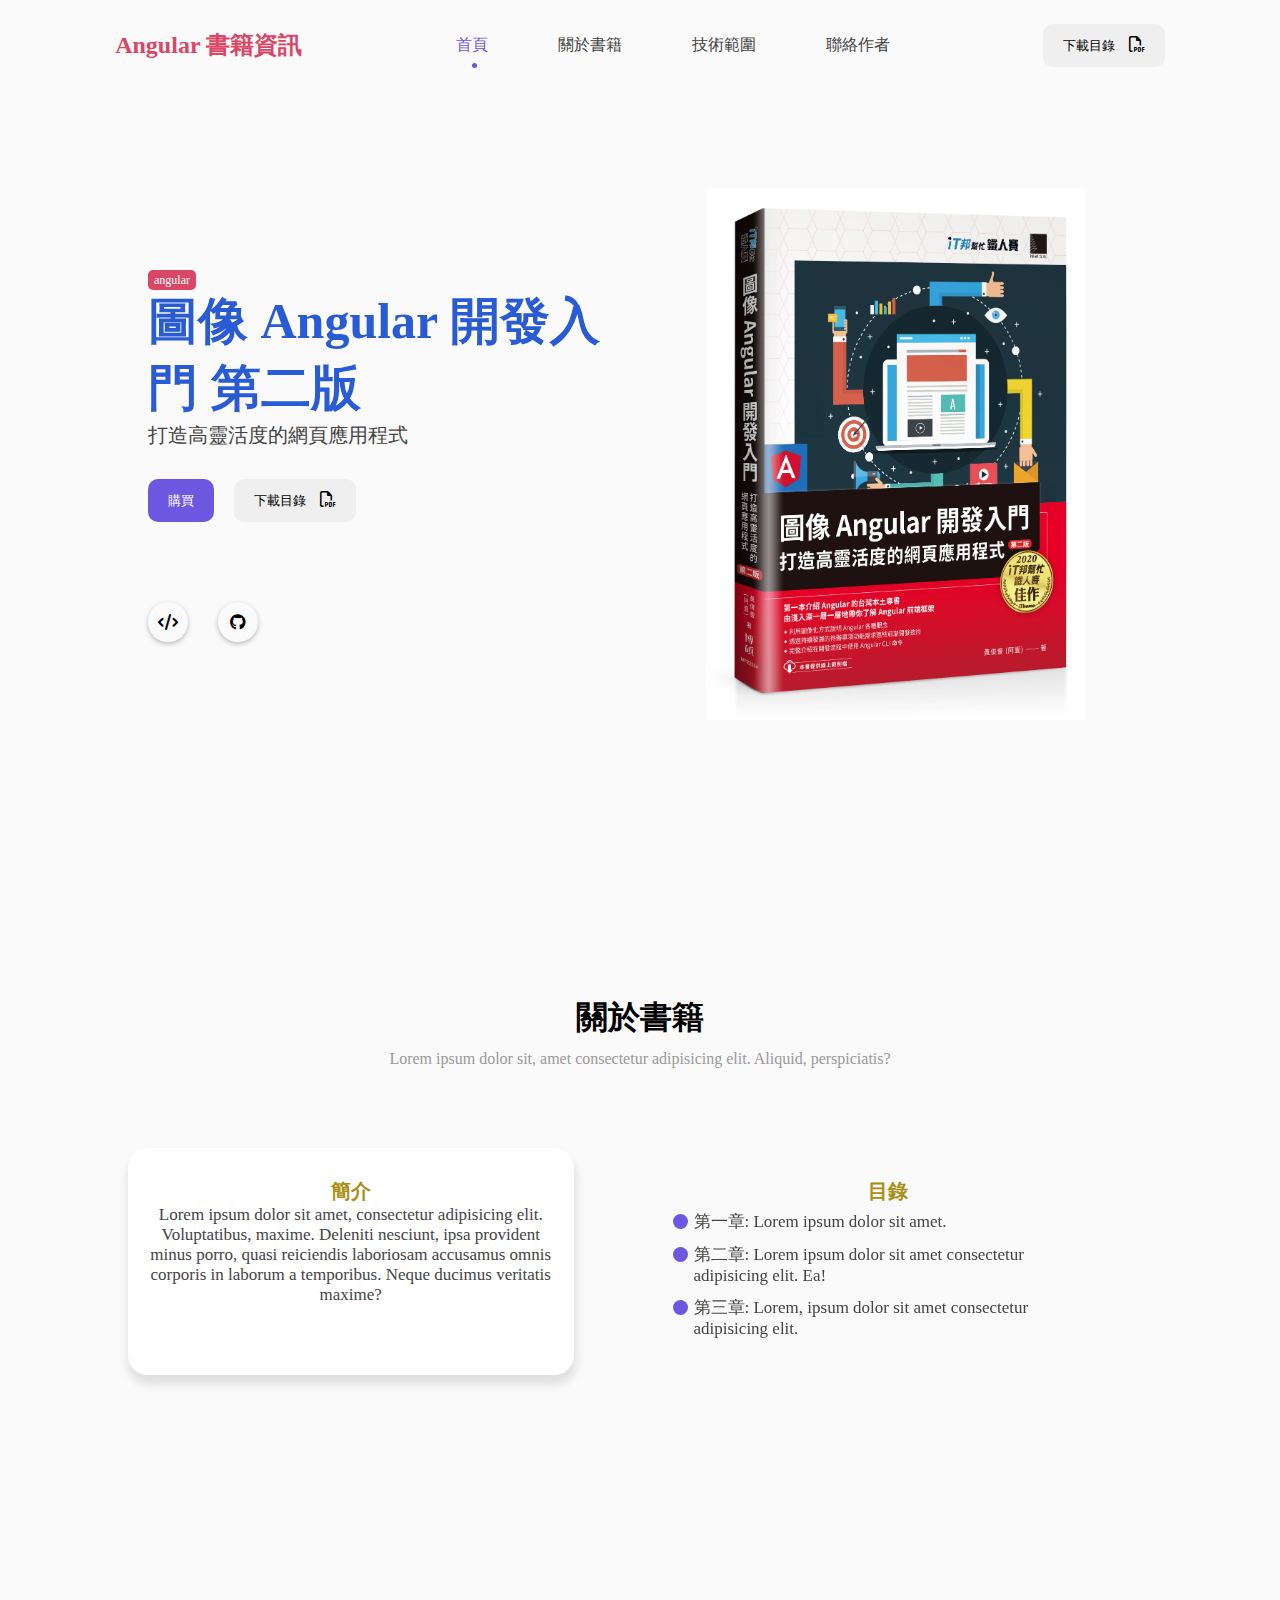
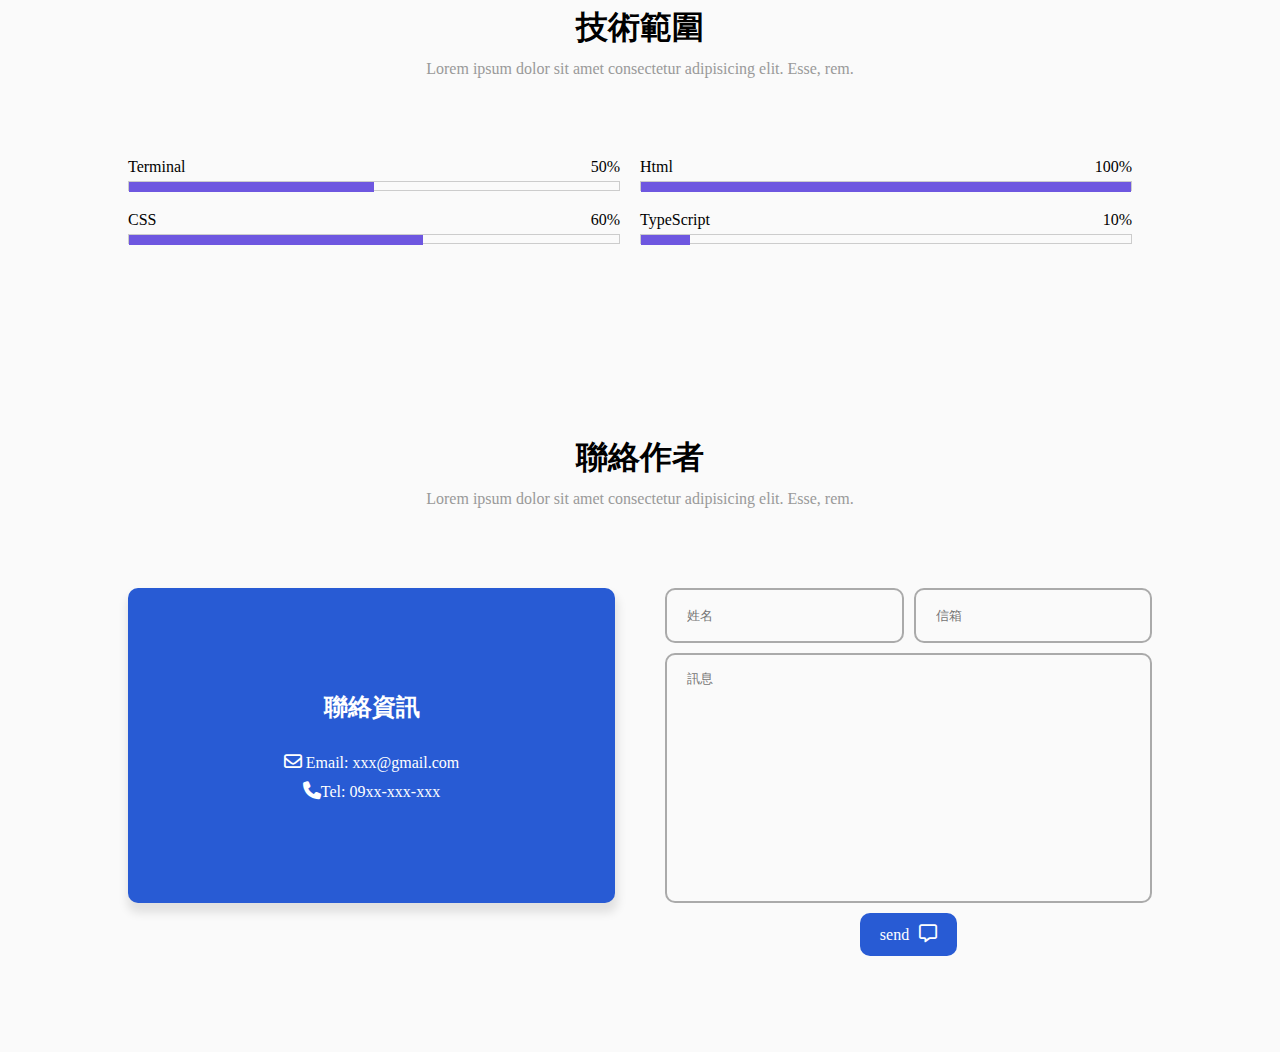
==== commit b7a5a9cf: "feat(contact): 聯絡作者表單樣式實作" ====
--- a/src/index.html
+++ b/src/index.html
@@ -132,7 +132,12 @@
                 <div><i class="fa-solid fa-phone"></i>Tel: 09xx-xxx-xxx</div>
               </div>
             </div>
-            <div class="form"></div>
+            <div class="form">
+              <input type="text" placeholder="姓名" />
+              <input type="email" placeholder="信箱" />
+              <textarea placeholder="訊息"></textarea>
+              <butten type="butten" class="btn"> send<i class="fa-regular fa-message"></i> </butten>
+            </div>
           </div>
         </section>
       </main>
--- a/src/style.min.css
+++ b/src/style.min.css
@@ -1 +1 @@
-nav{background-color:var(--body-color);position:fixed;width:100%;height:90px;line-height:90px;padding-inline:9vw;display:flex;justify-content:space-between}nav .nav-logo{font-size:24px;font-weight:600;color:var(--logo-color)}nav ul{display:flex;list-style:none}nav ul .nav-link{text-decoration:none;color:var(--text-color);font-weight:500;padding-inline:15px;margin-inline:20px}nav ul .active-link{position:relative;color:var(--first-color)}nav ul .active-link::after{position:absolute;content:"";width:5px;height:5px;background-color:var(--first-color);left:50%;bottom:-15px;border-radius:50%}.btn{font-weight:500;padding:12px 20px;background-color:#efefef;border:none;border-radius:10px;cursor:pointer}.btn:hover{background-color:var(--second-color);color:var(--white-color)}.btn>i{margin-left:10px}.home-text{padding-left:20px;min-height:80vh;width:50%;display:flex;flex-direction:column;justify-content:center}.home-text .tag>span{background-color:var(--logo-color);color:var(--white-color);padding:3px 6px;font-size:12px;border-radius:5px}.home-text .name{font-size:50px;font-weight:600;color:var(--third-color)}.home-text .subtitle{font-size:20px;margin-bottom:30px;color:var(--text-color)}.home-text .text-btn{display:flex;gap:20px}.home-text .text-btn>.blue-btn{background-color:var(--first-color);color:var(--white-color)}.home-text .text-btn>.blue-btn:hover{background-color:var(--first-color-hover)}.home-text .icons{display:flex;margin-top:5em;gap:30px}.home-text .icons .icon{display:flex;justify-content:center;align-items:center;width:40px;height:40px;border-radius:50%;box-shadow:0px 2px 5px 0px rgba(0,0,0,.25);cursor:pointer}.home-image{display:flex;justify-content:right;align-items:center;width:50%;min-height:80vh}.home-image .image{width:380px;margin:0 auto;overflow:hidden}.home-image .image img{width:380px}.about-containter{display:flex;justify-content:space-between;width:100%;gap:50px}.about-containter .introduce,.about-containter .contents{width:50%}.about-containter h3{font-size:20px;font-weight:600;color:var(--second-color)}.about-containter .card{display:flex;align-items:center;flex-direction:column;padding:30px 20px 70px;width:100%;background-color:var(--white-color);border-radius:20px;box-shadow:1px 8px 10px 2px var(--first-shadow-color)}.about-containter .card div{text-align:center;font-size:17px;color:var(--text-color)}.about-containter .list{display:flex;flex-direction:column;padding:30px 65px 70px;width:100%}.about-containter .list h3{text-align:center}.about-containter .list .item{font-size:17px;padding:5px;color:var(--text-color);position:relative}.about-containter .list .item::before{box-sizing:border-box;content:"";position:absolute;top:9px;left:-16px;width:15px;height:15px;border-radius:50px;background-color:var(--first-color)}.skill-container{display:flex;width:100%;gap:20px;flex-wrap:wrap}.skill-container .skill-item{flex-basis:calc(50% - 20px);display:flex;flex-direction:column;gap:5px}.skill-container .skill-item .skill{display:flex;justify-content:space-between;align-items:center}.skill-container .skill-item .progress-bar-wrap{height:10px;border:1px solid #ccc}.skill-container .skill-item .progress-bar-wrap .progress-bar{height:10px;background-color:var(--first-color)}.contact-container{display:flex;justify-content:space-between;width:100%;gap:50px}.contact-container .info,.contact-container .form{width:50%}.contact-container .contact-info{display:flex;flex-direction:column;justify-content:center;align-items:center;padding:20px 30px;width:100%;height:315px;background-color:var(--third-color);color:var(--white-color);border-radius:10px;gap:10px;box-shadow:1px 8px 10px 2px var(--first-shadow-color)}.contact-container .contact-info>h2{margin-bottom:20px}.contact-container .contact-info i{font-size:18px}:root{--body-color: rgb(250, 250, 250);--logo-color: rgb(218, 70, 102);--white-color: rgb(255, 255, 255);--text-color: rgb(68, 68, 68);--first-color: rgb(110, 87, 224);--first-color-hover: rgb(40, 91, 212);--first-shadow-color: rgba(0, 0, 0, 0.1);--second-color: rgb(170, 142, 18);--third-color: rgb(40, 91, 212)}html{scroll-behavior:smooth}body{background-color:var(--body-color)}body .container{width:100%}*{margin:0;padding:0;box-sizing:border-box}.wrapper{padding-inline:10vw}.wrapper .home-box{display:flex;padding-block:6em;height:100vh;min-height:700px}.wrapper .section{padding-block:6em;min-height:700px}.wrapper .section .top-header{text-align:center;margin-bottom:5em}.wrapper .section .top-header h1{font-weight:600;margin-bottom:10px}.wrapper .section .top-header span{color:#999}i{font-size:16px}/*# sourceMappingURL=style.min.css.map */+nav{background-color:var(--body-color);position:fixed;width:100%;height:90px;line-height:90px;padding-inline:9vw;display:flex;justify-content:space-between}nav .nav-logo{font-size:24px;font-weight:600;color:var(--logo-color)}nav ul{display:flex;list-style:none}nav ul .nav-link{text-decoration:none;color:var(--text-color);font-weight:500;padding-inline:15px;margin-inline:20px}nav ul .active-link{position:relative;color:var(--first-color)}nav ul .active-link::after{position:absolute;content:"";width:5px;height:5px;background-color:var(--first-color);left:50%;bottom:-15px;border-radius:50%}.btn{font-weight:500;padding:12px 20px;background-color:#efefef;border:none;border-radius:10px;cursor:pointer}.btn:hover{background-color:var(--second-color);color:var(--white-color)}.btn>i{margin-left:10px}.home-text{padding-left:20px;min-height:80vh;width:50%;display:flex;flex-direction:column;justify-content:center}.home-text .tag>span{background-color:var(--logo-color);color:var(--white-color);padding:3px 6px;font-size:12px;border-radius:5px}.home-text .name{font-size:50px;font-weight:600;color:var(--third-color)}.home-text .subtitle{font-size:20px;margin-bottom:30px;color:var(--text-color)}.home-text .text-btn{display:flex;gap:20px}.home-text .text-btn>.blue-btn{background-color:var(--first-color);color:var(--white-color)}.home-text .text-btn>.blue-btn:hover{background-color:var(--first-color-hover)}.home-text .icons{display:flex;margin-top:5em;gap:30px}.home-text .icons .icon{display:flex;justify-content:center;align-items:center;width:40px;height:40px;border-radius:50%;box-shadow:0px 2px 5px 0px rgba(0,0,0,.25);cursor:pointer}.home-image{display:flex;justify-content:right;align-items:center;width:50%;min-height:80vh}.home-image .image{width:380px;margin:0 auto;overflow:hidden}.home-image .image img{width:380px}.about-containter{display:flex;justify-content:space-between;width:100%;gap:50px}.about-containter .introduce,.about-containter .contents{width:50%}.about-containter h3{font-size:20px;font-weight:600;color:var(--second-color)}.about-containter .card{display:flex;align-items:center;flex-direction:column;padding:30px 20px 70px;width:100%;background-color:var(--white-color);border-radius:20px;box-shadow:1px 8px 10px 2px var(--first-shadow-color)}.about-containter .card div{text-align:center;font-size:17px;color:var(--text-color)}.about-containter .list{display:flex;flex-direction:column;padding:30px 65px 70px;width:100%}.about-containter .list h3{text-align:center}.about-containter .list .item{font-size:17px;padding:5px;color:var(--text-color);position:relative}.about-containter .list .item::before{box-sizing:border-box;content:"";position:absolute;top:9px;left:-16px;width:15px;height:15px;border-radius:50px;background-color:var(--first-color)}.skill-container{display:flex;width:100%;gap:20px;flex-wrap:wrap}.skill-container .skill-item{flex-basis:calc(50% - 20px);display:flex;flex-direction:column;gap:5px}.skill-container .skill-item .skill{display:flex;justify-content:space-between;align-items:center}.skill-container .skill-item .progress-bar-wrap{height:10px;border:1px solid #ccc}.skill-container .skill-item .progress-bar-wrap .progress-bar{height:10px;background-color:var(--first-color)}.contact-container{display:flex;justify-content:space-between;width:100%;gap:50px}.contact-container .info,.contact-container .form{width:50%}.contact-container .contact-info{display:flex;flex-direction:column;justify-content:center;align-items:center;padding:20px 30px;width:100%;height:315px;background-color:var(--third-color);color:var(--white-color);border-radius:10px;gap:10px;box-shadow:1px 8px 10px 2px var(--first-shadow-color)}.contact-container .contact-info>h2{margin-bottom:20px}.contact-container .contact-info i{font-size:18px}.contact-container .form{display:grid;grid-template-columns:repeat(2, 1fr);grid-template-rows:55px 250px 1fr;gap:10px}.contact-container .form input,.contact-container .form textarea{background:rgba(0,0,0,0);border:2px solid #aaa;border-radius:10px;padding:15px 20px;outline:none}.contact-container .form input{padding:15px 20px}.contact-container .form textarea{grid-column:1/3;resize:none}.contact-container .form .btn{margin:0 auto;grid-column:1/3;background-color:var(--third-color);color:var(--white-color)}.contact-container .form .btn i{font-size:18px}:root{--body-color: rgb(250, 250, 250);--logo-color: rgb(218, 70, 102);--white-color: rgb(255, 255, 255);--text-color: rgb(68, 68, 68);--first-color: rgb(110, 87, 224);--first-color-hover: rgb(40, 91, 212);--first-shadow-color: rgba(0, 0, 0, 0.1);--second-color: rgb(170, 142, 18);--third-color: rgb(40, 91, 212)}html{scroll-behavior:smooth}body{background-color:var(--body-color)}body .container{width:100%}*{margin:0;padding:0;box-sizing:border-box}.wrapper{padding-inline:10vw}.wrapper .home-box{display:flex;padding-block:6em;height:100vh;min-height:700px}.wrapper .section{padding-block:6em}.wrapper .section .top-header{text-align:center;margin-bottom:5em}.wrapper .section .top-header h1{font-weight:600;margin-bottom:10px}.wrapper .section .top-header span{color:#999}i{font-size:16px}/*# sourceMappingURL=style.min.css.map */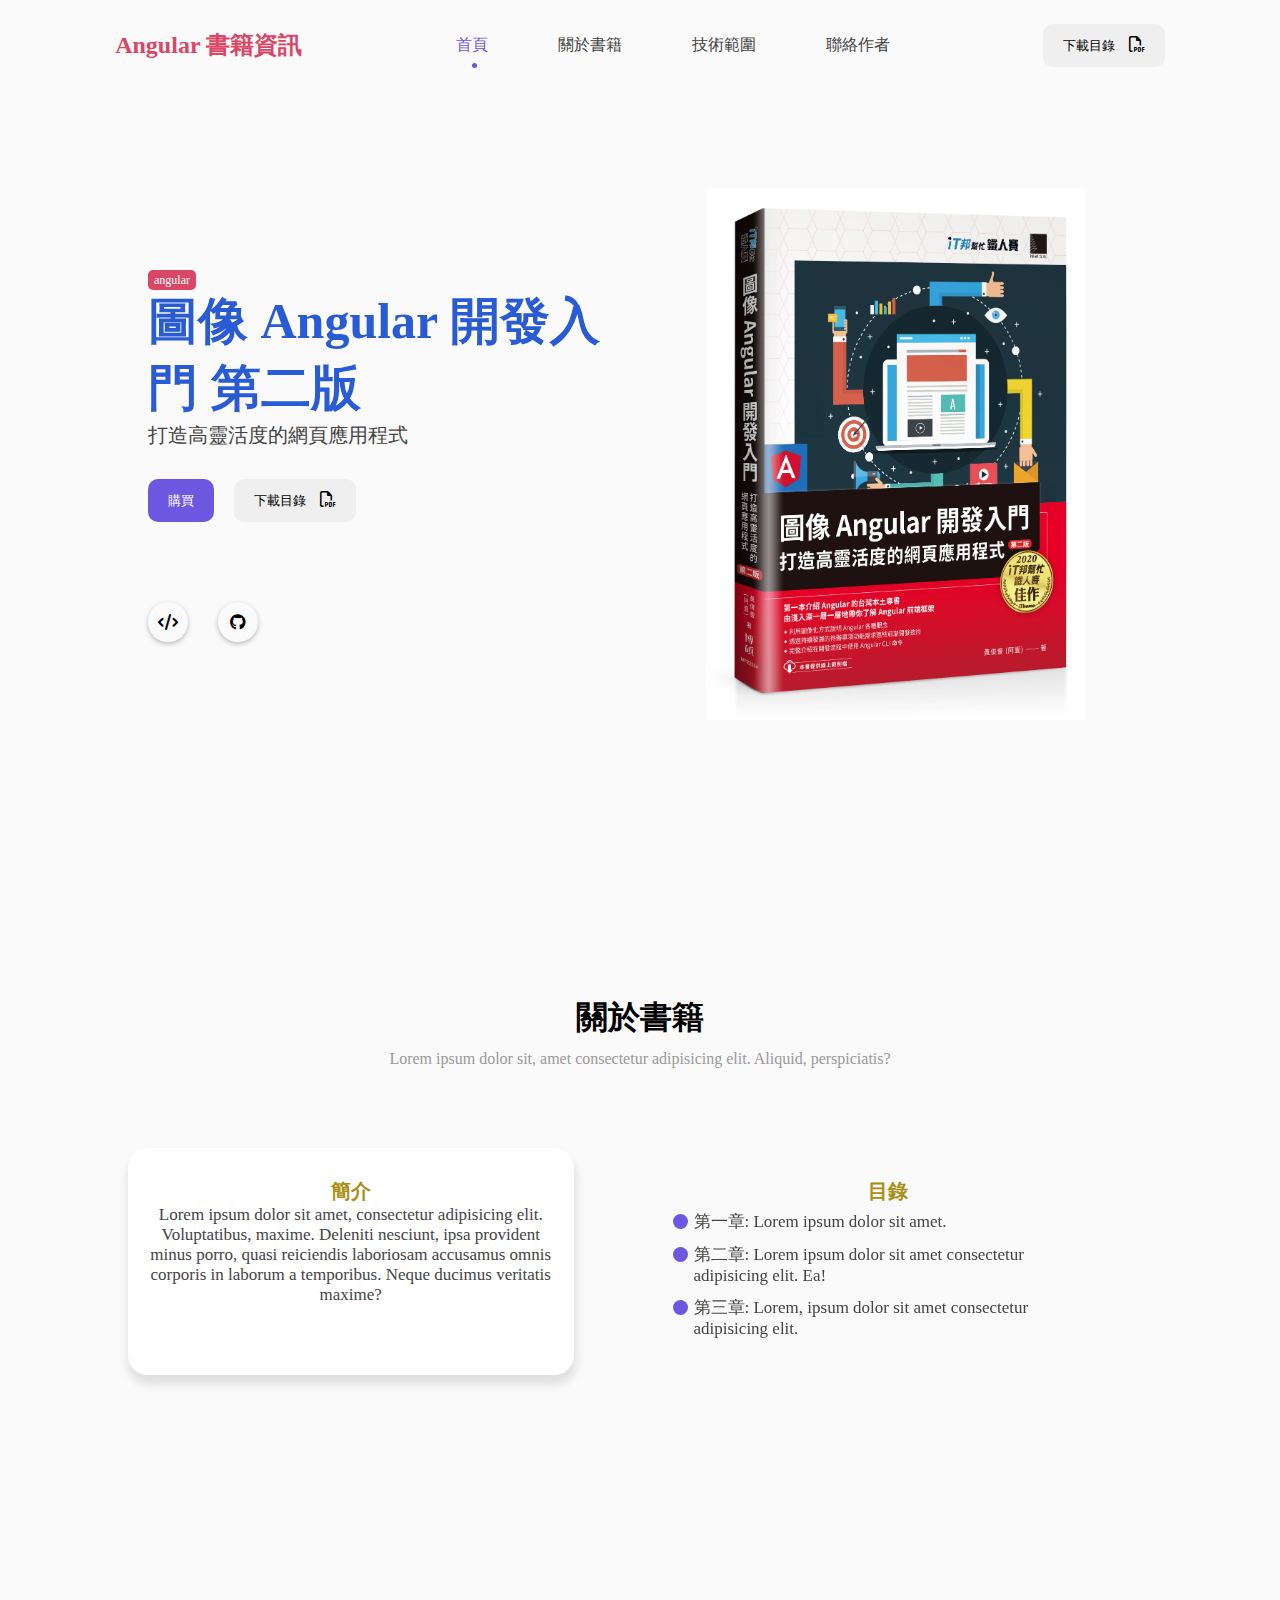
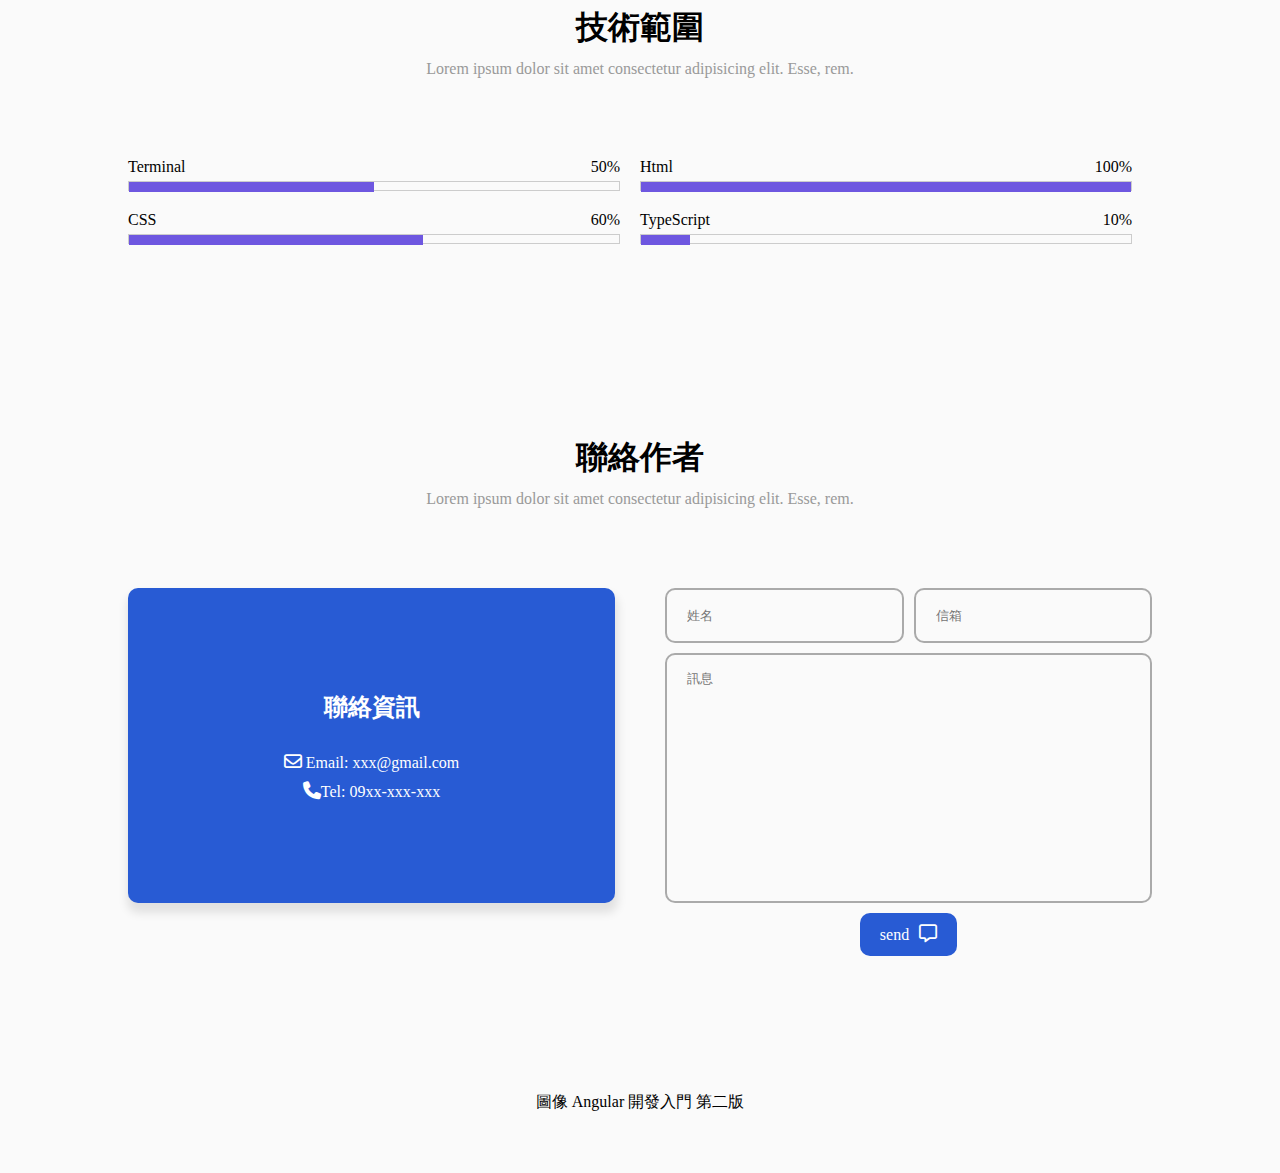
==== commit 02e1f5f0: "feat(footer): 頁尾標題文字樣式實作" ====
--- a/src/index.html
+++ b/src/index.html
@@ -141,6 +141,9 @@
           </div>
         </section>
       </main>
+      <footer>
+        <div class="topfooter">圖像 Angular 開發入門 第二版</div>
+      </footer>
     </div>
     <script src="./main.js"></script>
   </body>
--- a/src/style.min.css
+++ b/src/style.min.css
@@ -1 +1 @@
-nav{background-color:var(--body-color);position:fixed;width:100%;height:90px;line-height:90px;padding-inline:9vw;display:flex;justify-content:space-between}nav .nav-logo{font-size:24px;font-weight:600;color:var(--logo-color)}nav ul{display:flex;list-style:none}nav ul .nav-link{text-decoration:none;color:var(--text-color);font-weight:500;padding-inline:15px;margin-inline:20px}nav ul .active-link{position:relative;color:var(--first-color)}nav ul .active-link::after{position:absolute;content:"";width:5px;height:5px;background-color:var(--first-color);left:50%;bottom:-15px;border-radius:50%}.btn{font-weight:500;padding:12px 20px;background-color:#efefef;border:none;border-radius:10px;cursor:pointer}.btn:hover{background-color:var(--second-color);color:var(--white-color)}.btn>i{margin-left:10px}.home-text{padding-left:20px;min-height:80vh;width:50%;display:flex;flex-direction:column;justify-content:center}.home-text .tag>span{background-color:var(--logo-color);color:var(--white-color);padding:3px 6px;font-size:12px;border-radius:5px}.home-text .name{font-size:50px;font-weight:600;color:var(--third-color)}.home-text .subtitle{font-size:20px;margin-bottom:30px;color:var(--text-color)}.home-text .text-btn{display:flex;gap:20px}.home-text .text-btn>.blue-btn{background-color:var(--first-color);color:var(--white-color)}.home-text .text-btn>.blue-btn:hover{background-color:var(--first-color-hover)}.home-text .icons{display:flex;margin-top:5em;gap:30px}.home-text .icons .icon{display:flex;justify-content:center;align-items:center;width:40px;height:40px;border-radius:50%;box-shadow:0px 2px 5px 0px rgba(0,0,0,.25);cursor:pointer}.home-image{display:flex;justify-content:right;align-items:center;width:50%;min-height:80vh}.home-image .image{width:380px;margin:0 auto;overflow:hidden}.home-image .image img{width:380px}.about-containter{display:flex;justify-content:space-between;width:100%;gap:50px}.about-containter .introduce,.about-containter .contents{width:50%}.about-containter h3{font-size:20px;font-weight:600;color:var(--second-color)}.about-containter .card{display:flex;align-items:center;flex-direction:column;padding:30px 20px 70px;width:100%;background-color:var(--white-color);border-radius:20px;box-shadow:1px 8px 10px 2px var(--first-shadow-color)}.about-containter .card div{text-align:center;font-size:17px;color:var(--text-color)}.about-containter .list{display:flex;flex-direction:column;padding:30px 65px 70px;width:100%}.about-containter .list h3{text-align:center}.about-containter .list .item{font-size:17px;padding:5px;color:var(--text-color);position:relative}.about-containter .list .item::before{box-sizing:border-box;content:"";position:absolute;top:9px;left:-16px;width:15px;height:15px;border-radius:50px;background-color:var(--first-color)}.skill-container{display:flex;width:100%;gap:20px;flex-wrap:wrap}.skill-container .skill-item{flex-basis:calc(50% - 20px);display:flex;flex-direction:column;gap:5px}.skill-container .skill-item .skill{display:flex;justify-content:space-between;align-items:center}.skill-container .skill-item .progress-bar-wrap{height:10px;border:1px solid #ccc}.skill-container .skill-item .progress-bar-wrap .progress-bar{height:10px;background-color:var(--first-color)}.contact-container{display:flex;justify-content:space-between;width:100%;gap:50px}.contact-container .info,.contact-container .form{width:50%}.contact-container .contact-info{display:flex;flex-direction:column;justify-content:center;align-items:center;padding:20px 30px;width:100%;height:315px;background-color:var(--third-color);color:var(--white-color);border-radius:10px;gap:10px;box-shadow:1px 8px 10px 2px var(--first-shadow-color)}.contact-container .contact-info>h2{margin-bottom:20px}.contact-container .contact-info i{font-size:18px}.contact-container .form{display:grid;grid-template-columns:repeat(2, 1fr);grid-template-rows:55px 250px 1fr;gap:10px}.contact-container .form input,.contact-container .form textarea{background:rgba(0,0,0,0);border:2px solid #aaa;border-radius:10px;padding:15px 20px;outline:none}.contact-container .form input{padding:15px 20px}.contact-container .form textarea{grid-column:1/3;resize:none}.contact-container .form .btn{margin:0 auto;grid-column:1/3;background-color:var(--third-color);color:var(--white-color)}.contact-container .form .btn i{font-size:18px}:root{--body-color: rgb(250, 250, 250);--logo-color: rgb(218, 70, 102);--white-color: rgb(255, 255, 255);--text-color: rgb(68, 68, 68);--first-color: rgb(110, 87, 224);--first-color-hover: rgb(40, 91, 212);--first-shadow-color: rgba(0, 0, 0, 0.1);--second-color: rgb(170, 142, 18);--third-color: rgb(40, 91, 212)}html{scroll-behavior:smooth}body{background-color:var(--body-color)}body .container{width:100%}*{margin:0;padding:0;box-sizing:border-box}.wrapper{padding-inline:10vw}.wrapper .home-box{display:flex;padding-block:6em;height:100vh;min-height:700px}.wrapper .section{padding-block:6em}.wrapper .section .top-header{text-align:center;margin-bottom:5em}.wrapper .section .top-header h1{font-weight:600;margin-bottom:10px}.wrapper .section .top-header span{color:#999}i{font-size:16px}/*# sourceMappingURL=style.min.css.map */+nav{background-color:var(--body-color);position:fixed;width:100%;height:90px;line-height:90px;padding-inline:9vw;display:flex;justify-content:space-between}nav .nav-logo{font-size:24px;font-weight:600;color:var(--logo-color)}nav ul{display:flex;list-style:none}nav ul .nav-link{text-decoration:none;color:var(--text-color);font-weight:500;padding-inline:15px;margin-inline:20px}nav ul .active-link{position:relative;color:var(--first-color)}nav ul .active-link::after{position:absolute;content:"";width:5px;height:5px;background-color:var(--first-color);left:50%;bottom:-15px;border-radius:50%}.btn{font-weight:500;padding:12px 20px;background-color:#efefef;border:none;border-radius:10px;cursor:pointer}.btn:hover{background-color:var(--second-color);color:var(--white-color)}.btn>i{margin-left:10px}.home-text{padding-left:20px;min-height:80vh;width:50%;display:flex;flex-direction:column;justify-content:center}.home-text .tag>span{background-color:var(--logo-color);color:var(--white-color);padding:3px 6px;font-size:12px;border-radius:5px}.home-text .name{font-size:50px;font-weight:600;color:var(--third-color)}.home-text .subtitle{font-size:20px;margin-bottom:30px;color:var(--text-color)}.home-text .text-btn{display:flex;gap:20px}.home-text .text-btn>.blue-btn{background-color:var(--first-color);color:var(--white-color)}.home-text .text-btn>.blue-btn:hover{background-color:var(--first-color-hover)}.home-text .icons{display:flex;margin-top:5em;gap:30px}.home-text .icons .icon{display:flex;justify-content:center;align-items:center;width:40px;height:40px;border-radius:50%;box-shadow:0px 2px 5px 0px rgba(0,0,0,.25);cursor:pointer}.home-image{display:flex;justify-content:right;align-items:center;width:50%;min-height:80vh}.home-image .image{width:380px;margin:0 auto;overflow:hidden}.home-image .image img{width:380px}.about-containter{display:flex;justify-content:space-between;width:100%;gap:50px}.about-containter .introduce,.about-containter .contents{width:50%}.about-containter h3{font-size:20px;font-weight:600;color:var(--second-color)}.about-containter .card{display:flex;align-items:center;flex-direction:column;padding:30px 20px 70px;width:100%;background-color:var(--white-color);border-radius:20px;box-shadow:1px 8px 10px 2px var(--first-shadow-color)}.about-containter .card div{text-align:center;font-size:17px;color:var(--text-color)}.about-containter .list{display:flex;flex-direction:column;padding:30px 65px 70px;width:100%}.about-containter .list h3{text-align:center}.about-containter .list .item{font-size:17px;padding:5px;color:var(--text-color);position:relative}.about-containter .list .item::before{box-sizing:border-box;content:"";position:absolute;top:9px;left:-16px;width:15px;height:15px;border-radius:50px;background-color:var(--first-color)}.skill-container{display:flex;width:100%;gap:20px;flex-wrap:wrap}.skill-container .skill-item{flex-basis:calc(50% - 20px);display:flex;flex-direction:column;gap:5px}.skill-container .skill-item .skill{display:flex;justify-content:space-between;align-items:center}.skill-container .skill-item .progress-bar-wrap{height:10px;border:1px solid #ccc}.skill-container .skill-item .progress-bar-wrap .progress-bar{height:10px;background-color:var(--first-color)}.contact-container{display:flex;justify-content:space-between;width:100%;gap:50px}.contact-container .info,.contact-container .form{width:50%}.contact-container .contact-info{display:flex;flex-direction:column;justify-content:center;align-items:center;padding:20px 30px;width:100%;height:315px;background-color:var(--third-color);color:var(--white-color);border-radius:10px;gap:10px;box-shadow:1px 8px 10px 2px var(--first-shadow-color)}.contact-container .contact-info>h2{margin-bottom:20px}.contact-container .contact-info i{font-size:18px}.contact-container .form{display:grid;grid-template-columns:repeat(2, 1fr);grid-template-rows:55px 250px 1fr;gap:10px}.contact-container .form input,.contact-container .form textarea{background:rgba(0,0,0,0);border:2px solid #aaa;border-radius:10px;padding:15px 20px;outline:none}.contact-container .form input{padding:15px 20px}.contact-container .form textarea{grid-column:1/3;resize:none}.contact-container .form .btn{margin:0 auto;grid-column:1/3;background-color:var(--third-color);color:var(--white-color)}.contact-container .form .btn i{font-size:18px}footer{display:flex;justify-content:center;align-items:center;flex-direction:column;row-gap:30px;padding-block:40px 60px}:root{--body-color: rgb(250, 250, 250);--logo-color: rgb(218, 70, 102);--white-color: rgb(255, 255, 255);--text-color: rgb(68, 68, 68);--first-color: rgb(110, 87, 224);--first-color-hover: rgb(40, 91, 212);--first-shadow-color: rgba(0, 0, 0, 0.1);--second-color: rgb(170, 142, 18);--third-color: rgb(40, 91, 212)}html{scroll-behavior:smooth}body{background-color:var(--body-color)}body .container{width:100%}*{margin:0;padding:0;box-sizing:border-box}.wrapper{padding-inline:10vw}.wrapper .home-box{display:flex;padding-block:6em;height:100vh;min-height:700px}.wrapper .section{padding-block:6em}.wrapper .section .top-header{text-align:center;margin-bottom:5em}.wrapper .section .top-header h1{font-weight:600;margin-bottom:10px}.wrapper .section .top-header span{color:#999}i{font-size:16px}/*# sourceMappingURL=style.min.css.map */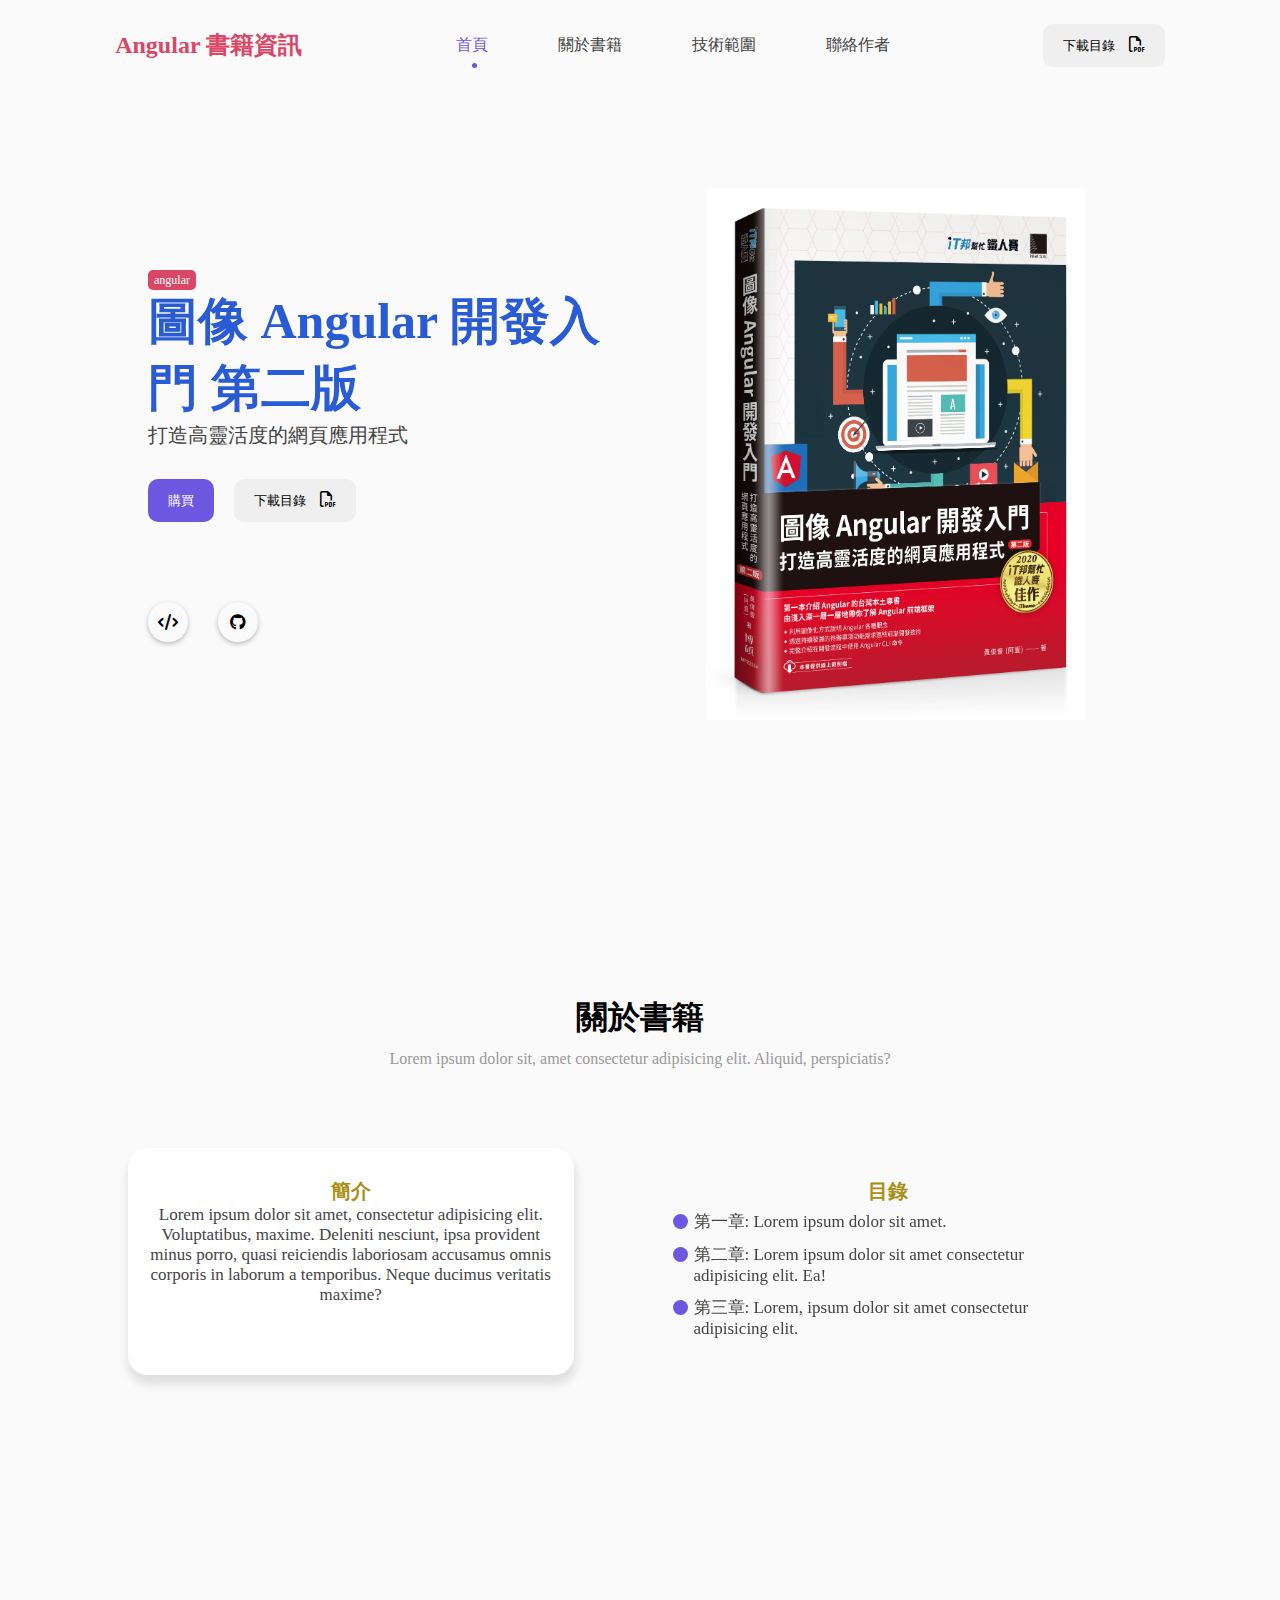
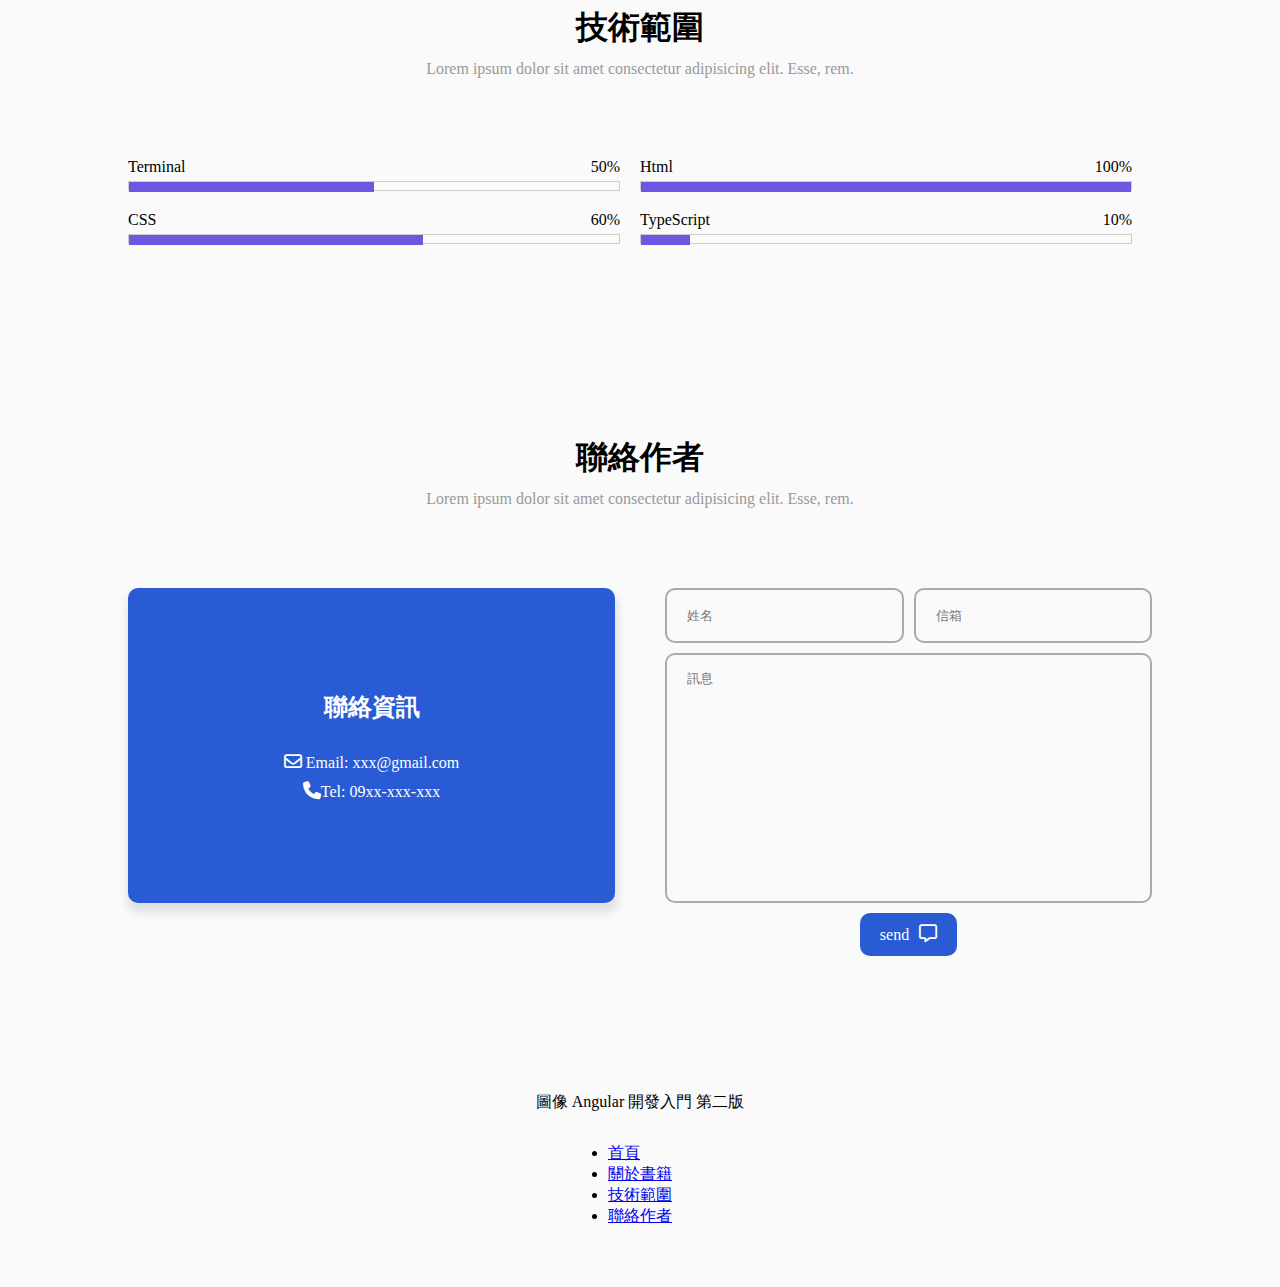
==== commit 748c8a47: "feat(footer): 頁尾選單樣式實作" ====
--- a/src/index.html
+++ b/src/index.html
@@ -143,6 +143,18 @@
       </main>
       <footer>
         <div class="topfooter">圖像 Angular 開發入門 第二版</div>
+        <ul class="footer-menu">
+          <li class="menu-item">
+            <a href="#home">首頁</a>
+          </li>
+          <li class="menu-item">
+            <a href="#about">關於書籍</a>
+          </li>
+          <li class="menu-item"><a href="#skill">技術範圍</a></li>
+          <li class="menu-item">
+            <a href="#contact">聯絡作者</a>
+          </li>
+        </ul>
       </footer>
     </div>
     <script src="./main.js"></script>
--- a/src/style.min.css
+++ b/src/style.min.css
@@ -1 +1 @@
-nav{background-color:var(--body-color);position:fixed;width:100%;height:90px;line-height:90px;padding-inline:9vw;display:flex;justify-content:space-between}nav .nav-logo{font-size:24px;font-weight:600;color:var(--logo-color)}nav ul{display:flex;list-style:none}nav ul .nav-link{text-decoration:none;color:var(--text-color);font-weight:500;padding-inline:15px;margin-inline:20px}nav ul .active-link{position:relative;color:var(--first-color)}nav ul .active-link::after{position:absolute;content:"";width:5px;height:5px;background-color:var(--first-color);left:50%;bottom:-15px;border-radius:50%}.btn{font-weight:500;padding:12px 20px;background-color:#efefef;border:none;border-radius:10px;cursor:pointer}.btn:hover{background-color:var(--second-color);color:var(--white-color)}.btn>i{margin-left:10px}.home-text{padding-left:20px;min-height:80vh;width:50%;display:flex;flex-direction:column;justify-content:center}.home-text .tag>span{background-color:var(--logo-color);color:var(--white-color);padding:3px 6px;font-size:12px;border-radius:5px}.home-text .name{font-size:50px;font-weight:600;color:var(--third-color)}.home-text .subtitle{font-size:20px;margin-bottom:30px;color:var(--text-color)}.home-text .text-btn{display:flex;gap:20px}.home-text .text-btn>.blue-btn{background-color:var(--first-color);color:var(--white-color)}.home-text .text-btn>.blue-btn:hover{background-color:var(--first-color-hover)}.home-text .icons{display:flex;margin-top:5em;gap:30px}.home-text .icons .icon{display:flex;justify-content:center;align-items:center;width:40px;height:40px;border-radius:50%;box-shadow:0px 2px 5px 0px rgba(0,0,0,.25);cursor:pointer}.home-image{display:flex;justify-content:right;align-items:center;width:50%;min-height:80vh}.home-image .image{width:380px;margin:0 auto;overflow:hidden}.home-image .image img{width:380px}.about-containter{display:flex;justify-content:space-between;width:100%;gap:50px}.about-containter .introduce,.about-containter .contents{width:50%}.about-containter h3{font-size:20px;font-weight:600;color:var(--second-color)}.about-containter .card{display:flex;align-items:center;flex-direction:column;padding:30px 20px 70px;width:100%;background-color:var(--white-color);border-radius:20px;box-shadow:1px 8px 10px 2px var(--first-shadow-color)}.about-containter .card div{text-align:center;font-size:17px;color:var(--text-color)}.about-containter .list{display:flex;flex-direction:column;padding:30px 65px 70px;width:100%}.about-containter .list h3{text-align:center}.about-containter .list .item{font-size:17px;padding:5px;color:var(--text-color);position:relative}.about-containter .list .item::before{box-sizing:border-box;content:"";position:absolute;top:9px;left:-16px;width:15px;height:15px;border-radius:50px;background-color:var(--first-color)}.skill-container{display:flex;width:100%;gap:20px;flex-wrap:wrap}.skill-container .skill-item{flex-basis:calc(50% - 20px);display:flex;flex-direction:column;gap:5px}.skill-container .skill-item .skill{display:flex;justify-content:space-between;align-items:center}.skill-container .skill-item .progress-bar-wrap{height:10px;border:1px solid #ccc}.skill-container .skill-item .progress-bar-wrap .progress-bar{height:10px;background-color:var(--first-color)}.contact-container{display:flex;justify-content:space-between;width:100%;gap:50px}.contact-container .info,.contact-container .form{width:50%}.contact-container .contact-info{display:flex;flex-direction:column;justify-content:center;align-items:center;padding:20px 30px;width:100%;height:315px;background-color:var(--third-color);color:var(--white-color);border-radius:10px;gap:10px;box-shadow:1px 8px 10px 2px var(--first-shadow-color)}.contact-container .contact-info>h2{margin-bottom:20px}.contact-container .contact-info i{font-size:18px}.contact-container .form{display:grid;grid-template-columns:repeat(2, 1fr);grid-template-rows:55px 250px 1fr;gap:10px}.contact-container .form input,.contact-container .form textarea{background:rgba(0,0,0,0);border:2px solid #aaa;border-radius:10px;padding:15px 20px;outline:none}.contact-container .form input{padding:15px 20px}.contact-container .form textarea{grid-column:1/3;resize:none}.contact-container .form .btn{margin:0 auto;grid-column:1/3;background-color:var(--third-color);color:var(--white-color)}.contact-container .form .btn i{font-size:18px}footer{display:flex;justify-content:center;align-items:center;flex-direction:column;row-gap:30px;padding-block:40px 60px}:root{--body-color: rgb(250, 250, 250);--logo-color: rgb(218, 70, 102);--white-color: rgb(255, 255, 255);--text-color: rgb(68, 68, 68);--first-color: rgb(110, 87, 224);--first-color-hover: rgb(40, 91, 212);--first-shadow-color: rgba(0, 0, 0, 0.1);--second-color: rgb(170, 142, 18);--third-color: rgb(40, 91, 212)}html{scroll-behavior:smooth}body{background-color:var(--body-color)}body .container{width:100%}*{margin:0;padding:0;box-sizing:border-box}.wrapper{padding-inline:10vw}.wrapper .home-box{display:flex;padding-block:6em;height:100vh;min-height:700px}.wrapper .section{padding-block:6em}.wrapper .section .top-header{text-align:center;margin-bottom:5em}.wrapper .section .top-header h1{font-weight:600;margin-bottom:10px}.wrapper .section .top-header span{color:#999}i{font-size:16px}/*# sourceMappingURL=style.min.css.map */+nav{background-color:var(--body-color);position:fixed;width:100%;height:90px;line-height:90px;padding-inline:9vw;display:flex;justify-content:space-between}nav .nav-logo{font-size:24px;font-weight:600;color:var(--logo-color)}nav ul{display:flex;list-style:none}nav ul .nav-link{text-decoration:none;color:var(--text-color);font-weight:500;padding-inline:15px;margin-inline:20px}nav ul .active-link{position:relative;color:var(--first-color)}nav ul .active-link::after{position:absolute;content:"";width:5px;height:5px;background-color:var(--first-color);left:50%;bottom:-15px;border-radius:50%}.btn{font-weight:500;padding:12px 20px;background-color:#efefef;border:none;border-radius:10px;cursor:pointer}.btn:hover{background-color:var(--second-color);color:var(--white-color)}.btn>i{margin-left:10px}.home-text{padding-left:20px;min-height:80vh;width:50%;display:flex;flex-direction:column;justify-content:center}.home-text .tag>span{background-color:var(--logo-color);color:var(--white-color);padding:3px 6px;font-size:12px;border-radius:5px}.home-text .name{font-size:50px;font-weight:600;color:var(--third-color)}.home-text .subtitle{font-size:20px;margin-bottom:30px;color:var(--text-color)}.home-text .text-btn{display:flex;gap:20px}.home-text .text-btn>.blue-btn{background-color:var(--first-color);color:var(--white-color)}.home-text .text-btn>.blue-btn:hover{background-color:var(--first-color-hover)}.home-text .icons{display:flex;margin-top:5em;gap:30px}.home-text .icons .icon{display:flex;justify-content:center;align-items:center;width:40px;height:40px;border-radius:50%;box-shadow:0px 2px 5px 0px rgba(0,0,0,.25);cursor:pointer}.home-image{display:flex;justify-content:right;align-items:center;width:50%;min-height:80vh}.home-image .image{width:380px;margin:0 auto;overflow:hidden}.home-image .image img{width:380px}.about-containter{display:flex;justify-content:space-between;width:100%;gap:50px}.about-containter .introduce,.about-containter .contents{width:50%}.about-containter h3{font-size:20px;font-weight:600;color:var(--second-color)}.about-containter .card{display:flex;align-items:center;flex-direction:column;padding:30px 20px 70px;width:100%;background-color:var(--white-color);border-radius:20px;box-shadow:1px 8px 10px 2px var(--first-shadow-color)}.about-containter .card div{text-align:center;font-size:17px;color:var(--text-color)}.about-containter .list{display:flex;flex-direction:column;padding:30px 65px 70px;width:100%}.about-containter .list h3{text-align:center}.about-containter .list .item{font-size:17px;padding:5px;color:var(--text-color);position:relative}.about-containter .list .item::before{box-sizing:border-box;content:"";position:absolute;top:9px;left:-16px;width:15px;height:15px;border-radius:50px;background-color:var(--first-color)}.skill-container{display:flex;width:100%;gap:20px;flex-wrap:wrap}.skill-container .skill-item{flex-basis:calc(50% - 20px);display:flex;flex-direction:column;gap:5px}.skill-container .skill-item .skill{display:flex;justify-content:space-between;align-items:center}.skill-container .skill-item .progress-bar-wrap{height:10px;border:1px solid #ccc}.skill-container .skill-item .progress-bar-wrap .progress-bar{height:10px;background-color:var(--first-color)}.contact-container{display:flex;justify-content:space-between;width:100%;gap:50px}.contact-container .info,.contact-container .form{width:50%}.contact-container .contact-info{display:flex;flex-direction:column;justify-content:center;align-items:center;padding:20px 30px;width:100%;height:315px;background-color:var(--third-color);color:var(--white-color);border-radius:10px;gap:10px;box-shadow:1px 8px 10px 2px var(--first-shadow-color)}.contact-container .contact-info>h2{margin-bottom:20px}.contact-container .contact-info i{font-size:18px}.contact-container .form{display:grid;grid-template-columns:repeat(2, 1fr);grid-template-rows:55px 250px 1fr;gap:10px}.contact-container .form input,.contact-container .form textarea{background:rgba(0,0,0,0);border:2px solid #aaa;border-radius:10px;padding:15px 20px;outline:none}.contact-container .form input{padding:15px 20px}.contact-container .form textarea{grid-column:1/3;resize:none}.contact-container .form .btn{margin:0 auto;grid-column:1/3;background-color:var(--third-color);color:var(--white-color)}.contact-container .form .btn i{font-size:18px}footer{display:flex;justify-content:center;align-items:center;flex-direction:column;row-gap:30px;padding-block:40px 60px}footer .top-footer{font-size:25px;font-weight:600}:root{--body-color: rgb(250, 250, 250);--logo-color: rgb(218, 70, 102);--white-color: rgb(255, 255, 255);--text-color: rgb(68, 68, 68);--first-color: rgb(110, 87, 224);--first-color-hover: rgb(40, 91, 212);--first-shadow-color: rgba(0, 0, 0, 0.1);--second-color: rgb(170, 142, 18);--third-color: rgb(40, 91, 212)}html{scroll-behavior:smooth}body{background-color:var(--body-color)}body .container{width:100%}*{margin:0;padding:0;box-sizing:border-box}.wrapper{padding-inline:10vw}.wrapper .home-box{display:flex;padding-block:6em;height:100vh;min-height:700px}.wrapper .section{padding-block:6em}.wrapper .section .top-header{text-align:center;margin-bottom:5em}.wrapper .section .top-header h1{font-weight:600;margin-bottom:10px}.wrapper .section .top-header span{color:#999}i{font-size:16px}/*# sourceMappingURL=style.min.css.map */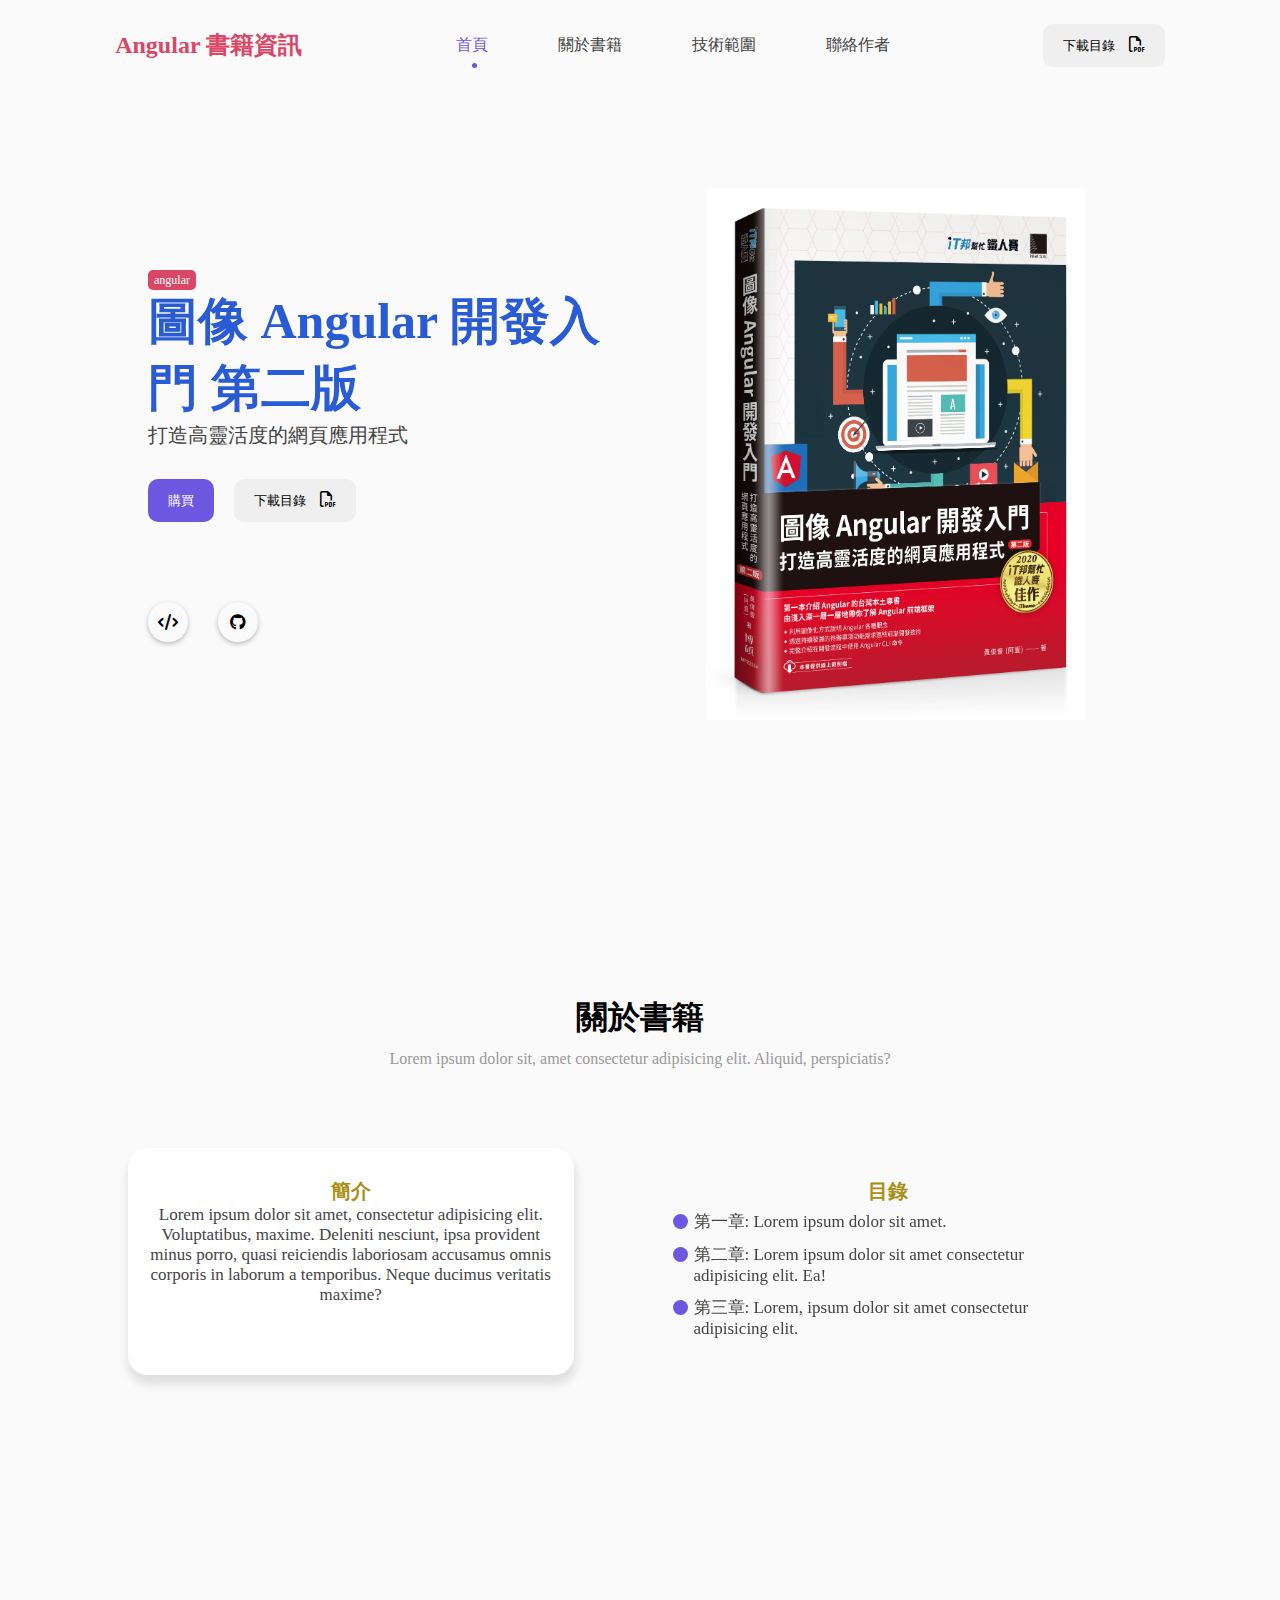
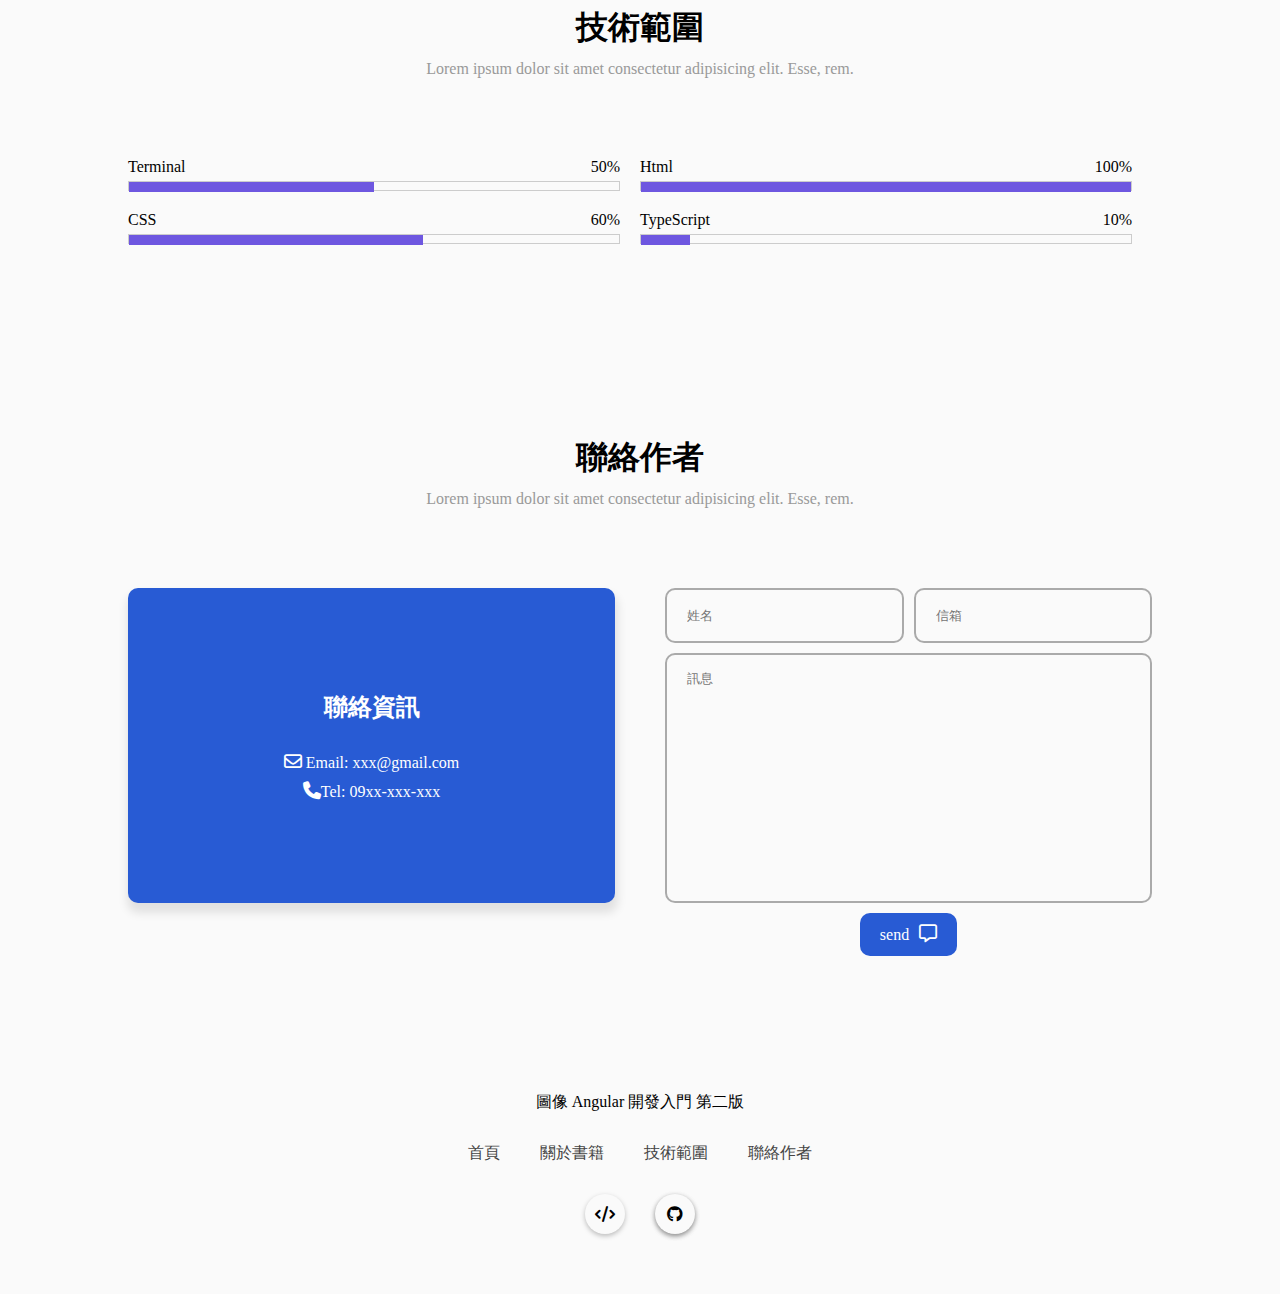
==== commit 8ac7d1db: "feat(footer): 頁面圖示樣式實作" ====
--- a/src/index.html
+++ b/src/index.html
@@ -150,11 +150,17 @@
           <li class="menu-item">
             <a href="#about">關於書籍</a>
           </li>
-          <li class="menu-item"><a href="#skill">技術範圍</a></li>
+          <li class="menu-item">
+            <a href="#skill">技術範圍</a>
+          </li>
           <li class="menu-item">
             <a href="#contact">聯絡作者</a>
           </li>
         </ul>
+<div class="footer-icon">
+  <div class="icon"><i class="fa-solid fa-code"></i></div>
+  <div class="icon"> <div class="icon"><i class="fa-brands fa-github"></i></div>
+</div>
       </footer>
     </div>
     <script src="./main.js"></script>
--- a/src/style.min.css
+++ b/src/style.min.css
@@ -1 +1 @@
-nav{background-color:var(--body-color);position:fixed;width:100%;height:90px;line-height:90px;padding-inline:9vw;display:flex;justify-content:space-between}nav .nav-logo{font-size:24px;font-weight:600;color:var(--logo-color)}nav ul{display:flex;list-style:none}nav ul .nav-link{text-decoration:none;color:var(--text-color);font-weight:500;padding-inline:15px;margin-inline:20px}nav ul .active-link{position:relative;color:var(--first-color)}nav ul .active-link::after{position:absolute;content:"";width:5px;height:5px;background-color:var(--first-color);left:50%;bottom:-15px;border-radius:50%}.btn{font-weight:500;padding:12px 20px;background-color:#efefef;border:none;border-radius:10px;cursor:pointer}.btn:hover{background-color:var(--second-color);color:var(--white-color)}.btn>i{margin-left:10px}.home-text{padding-left:20px;min-height:80vh;width:50%;display:flex;flex-direction:column;justify-content:center}.home-text .tag>span{background-color:var(--logo-color);color:var(--white-color);padding:3px 6px;font-size:12px;border-radius:5px}.home-text .name{font-size:50px;font-weight:600;color:var(--third-color)}.home-text .subtitle{font-size:20px;margin-bottom:30px;color:var(--text-color)}.home-text .text-btn{display:flex;gap:20px}.home-text .text-btn>.blue-btn{background-color:var(--first-color);color:var(--white-color)}.home-text .text-btn>.blue-btn:hover{background-color:var(--first-color-hover)}.home-text .icons{display:flex;margin-top:5em;gap:30px}.home-text .icons .icon{display:flex;justify-content:center;align-items:center;width:40px;height:40px;border-radius:50%;box-shadow:0px 2px 5px 0px rgba(0,0,0,.25);cursor:pointer}.home-image{display:flex;justify-content:right;align-items:center;width:50%;min-height:80vh}.home-image .image{width:380px;margin:0 auto;overflow:hidden}.home-image .image img{width:380px}.about-containter{display:flex;justify-content:space-between;width:100%;gap:50px}.about-containter .introduce,.about-containter .contents{width:50%}.about-containter h3{font-size:20px;font-weight:600;color:var(--second-color)}.about-containter .card{display:flex;align-items:center;flex-direction:column;padding:30px 20px 70px;width:100%;background-color:var(--white-color);border-radius:20px;box-shadow:1px 8px 10px 2px var(--first-shadow-color)}.about-containter .card div{text-align:center;font-size:17px;color:var(--text-color)}.about-containter .list{display:flex;flex-direction:column;padding:30px 65px 70px;width:100%}.about-containter .list h3{text-align:center}.about-containter .list .item{font-size:17px;padding:5px;color:var(--text-color);position:relative}.about-containter .list .item::before{box-sizing:border-box;content:"";position:absolute;top:9px;left:-16px;width:15px;height:15px;border-radius:50px;background-color:var(--first-color)}.skill-container{display:flex;width:100%;gap:20px;flex-wrap:wrap}.skill-container .skill-item{flex-basis:calc(50% - 20px);display:flex;flex-direction:column;gap:5px}.skill-container .skill-item .skill{display:flex;justify-content:space-between;align-items:center}.skill-container .skill-item .progress-bar-wrap{height:10px;border:1px solid #ccc}.skill-container .skill-item .progress-bar-wrap .progress-bar{height:10px;background-color:var(--first-color)}.contact-container{display:flex;justify-content:space-between;width:100%;gap:50px}.contact-container .info,.contact-container .form{width:50%}.contact-container .contact-info{display:flex;flex-direction:column;justify-content:center;align-items:center;padding:20px 30px;width:100%;height:315px;background-color:var(--third-color);color:var(--white-color);border-radius:10px;gap:10px;box-shadow:1px 8px 10px 2px var(--first-shadow-color)}.contact-container .contact-info>h2{margin-bottom:20px}.contact-container .contact-info i{font-size:18px}.contact-container .form{display:grid;grid-template-columns:repeat(2, 1fr);grid-template-rows:55px 250px 1fr;gap:10px}.contact-container .form input,.contact-container .form textarea{background:rgba(0,0,0,0);border:2px solid #aaa;border-radius:10px;padding:15px 20px;outline:none}.contact-container .form input{padding:15px 20px}.contact-container .form textarea{grid-column:1/3;resize:none}.contact-container .form .btn{margin:0 auto;grid-column:1/3;background-color:var(--third-color);color:var(--white-color)}.contact-container .form .btn i{font-size:18px}footer{display:flex;justify-content:center;align-items:center;flex-direction:column;row-gap:30px;padding-block:40px 60px}footer .top-footer{font-size:25px;font-weight:600}:root{--body-color: rgb(250, 250, 250);--logo-color: rgb(218, 70, 102);--white-color: rgb(255, 255, 255);--text-color: rgb(68, 68, 68);--first-color: rgb(110, 87, 224);--first-color-hover: rgb(40, 91, 212);--first-shadow-color: rgba(0, 0, 0, 0.1);--second-color: rgb(170, 142, 18);--third-color: rgb(40, 91, 212)}html{scroll-behavior:smooth}body{background-color:var(--body-color)}body .container{width:100%}*{margin:0;padding:0;box-sizing:border-box}.wrapper{padding-inline:10vw}.wrapper .home-box{display:flex;padding-block:6em;height:100vh;min-height:700px}.wrapper .section{padding-block:6em}.wrapper .section .top-header{text-align:center;margin-bottom:5em}.wrapper .section .top-header h1{font-weight:600;margin-bottom:10px}.wrapper .section .top-header span{color:#999}i{font-size:16px}/*# sourceMappingURL=style.min.css.map */+nav{background-color:var(--body-color);position:fixed;width:100%;height:90px;line-height:90px;padding-inline:9vw;display:flex;justify-content:space-between}nav .nav-logo{font-size:24px;font-weight:600;color:var(--logo-color)}nav ul{display:flex;list-style:none}nav ul .nav-link{text-decoration:none;color:var(--text-color);font-weight:500;padding-inline:15px;margin-inline:20px}nav ul .active-link{position:relative;color:var(--first-color)}nav ul .active-link::after{position:absolute;content:"";width:5px;height:5px;background-color:var(--first-color);left:50%;bottom:-15px;border-radius:50%}.btn{font-weight:500;padding:12px 20px;background-color:#efefef;border:none;border-radius:10px;cursor:pointer}.btn:hover{background-color:var(--second-color);color:var(--white-color)}.btn>i{margin-left:10px}.home-text{padding-left:20px;min-height:80vh;width:50%;display:flex;flex-direction:column;justify-content:center}.home-text .tag>span{background-color:var(--logo-color);color:var(--white-color);padding:3px 6px;font-size:12px;border-radius:5px}.home-text .name{font-size:50px;font-weight:600;color:var(--third-color)}.home-text .subtitle{font-size:20px;margin-bottom:30px;color:var(--text-color)}.home-text .text-btn{display:flex;gap:20px}.home-text .text-btn>.blue-btn{background-color:var(--first-color);color:var(--white-color)}.home-text .text-btn>.blue-btn:hover{background-color:var(--first-color-hover)}.home-text .icons{display:flex;margin-top:5em;gap:30px}.home-image{display:flex;justify-content:right;align-items:center;width:50%;min-height:80vh}.home-image .image{width:380px;margin:0 auto;overflow:hidden}.home-image .image img{width:380px}.about-containter{display:flex;justify-content:space-between;width:100%;gap:50px}.about-containter .introduce,.about-containter .contents{width:50%}.about-containter h3{font-size:20px;font-weight:600;color:var(--second-color)}.about-containter .card{display:flex;align-items:center;flex-direction:column;padding:30px 20px 70px;width:100%;background-color:var(--white-color);border-radius:20px;box-shadow:1px 8px 10px 2px var(--first-shadow-color)}.about-containter .card div{text-align:center;font-size:17px;color:var(--text-color)}.about-containter .list{display:flex;flex-direction:column;padding:30px 65px 70px;width:100%}.about-containter .list h3{text-align:center}.about-containter .list .item{font-size:17px;padding:5px;color:var(--text-color);position:relative}.about-containter .list .item::before{box-sizing:border-box;content:"";position:absolute;top:9px;left:-16px;width:15px;height:15px;border-radius:50px;background-color:var(--first-color)}.skill-container{display:flex;width:100%;gap:20px;flex-wrap:wrap}.skill-container .skill-item{flex-basis:calc(50% - 20px);display:flex;flex-direction:column;gap:5px}.skill-container .skill-item .skill{display:flex;justify-content:space-between;align-items:center}.skill-container .skill-item .progress-bar-wrap{height:10px;border:1px solid #ccc}.skill-container .skill-item .progress-bar-wrap .progress-bar{height:10px;background-color:var(--first-color)}.contact-container{display:flex;justify-content:space-between;width:100%;gap:50px}.contact-container .info,.contact-container .form{width:50%}.contact-container .contact-info{display:flex;flex-direction:column;justify-content:center;align-items:center;padding:20px 30px;width:100%;height:315px;background-color:var(--third-color);color:var(--white-color);border-radius:10px;gap:10px;box-shadow:1px 8px 10px 2px var(--first-shadow-color)}.contact-container .contact-info>h2{margin-bottom:20px}.contact-container .contact-info i{font-size:18px}.contact-container .form{display:grid;grid-template-columns:repeat(2, 1fr);grid-template-rows:55px 250px 1fr;gap:10px}.contact-container .form input,.contact-container .form textarea{background:rgba(0,0,0,0);border:2px solid #aaa;border-radius:10px;padding:15px 20px;outline:none}.contact-container .form input{padding:15px 20px}.contact-container .form textarea{grid-column:1/3;resize:none}.contact-container .form .btn{margin:0 auto;grid-column:1/3;background-color:var(--third-color);color:var(--white-color)}.contact-container .form .btn i{font-size:18px}footer{display:flex;justify-content:center;align-items:center;flex-direction:column;row-gap:30px;padding-block:40px 60px}footer .top-footer{font-size:25px;font-weight:600}footer .footer-menu{display:flex}footer .footer-menu .menu-item{list-style:none}footer .footer-menu .menu-item a{text-decoration:none;color:var(--text-color);font-weight:500;margin-inline:20px}footer .footer-icon{display:flex;gap:30px}:root{--body-color: rgb(250, 250, 250);--logo-color: rgb(218, 70, 102);--white-color: rgb(255, 255, 255);--text-color: rgb(68, 68, 68);--first-color: rgb(110, 87, 224);--first-color-hover: rgb(40, 91, 212);--first-shadow-color: rgba(0, 0, 0, 0.1);--second-color: rgb(170, 142, 18);--third-color: rgb(40, 91, 212)}html{scroll-behavior:smooth}body{background-color:var(--body-color)}body .container{width:100%}*{margin:0;padding:0;box-sizing:border-box}.wrapper{padding-inline:10vw}.wrapper .home-box{display:flex;padding-block:6em;height:100vh;min-height:700px}.wrapper .section{padding-block:6em}.wrapper .section .top-header{text-align:center;margin-bottom:5em}.wrapper .section .top-header h1{font-weight:600;margin-bottom:10px}.wrapper .section .top-header span{color:#999}i{font-size:16px}.icon{display:flex;justify-content:center;align-items:center;width:40px;height:40px;border-radius:50%;box-shadow:0px 2px 5px 0px rgba(0,0,0,.25);cursor:pointer}/*# sourceMappingURL=style.min.css.map */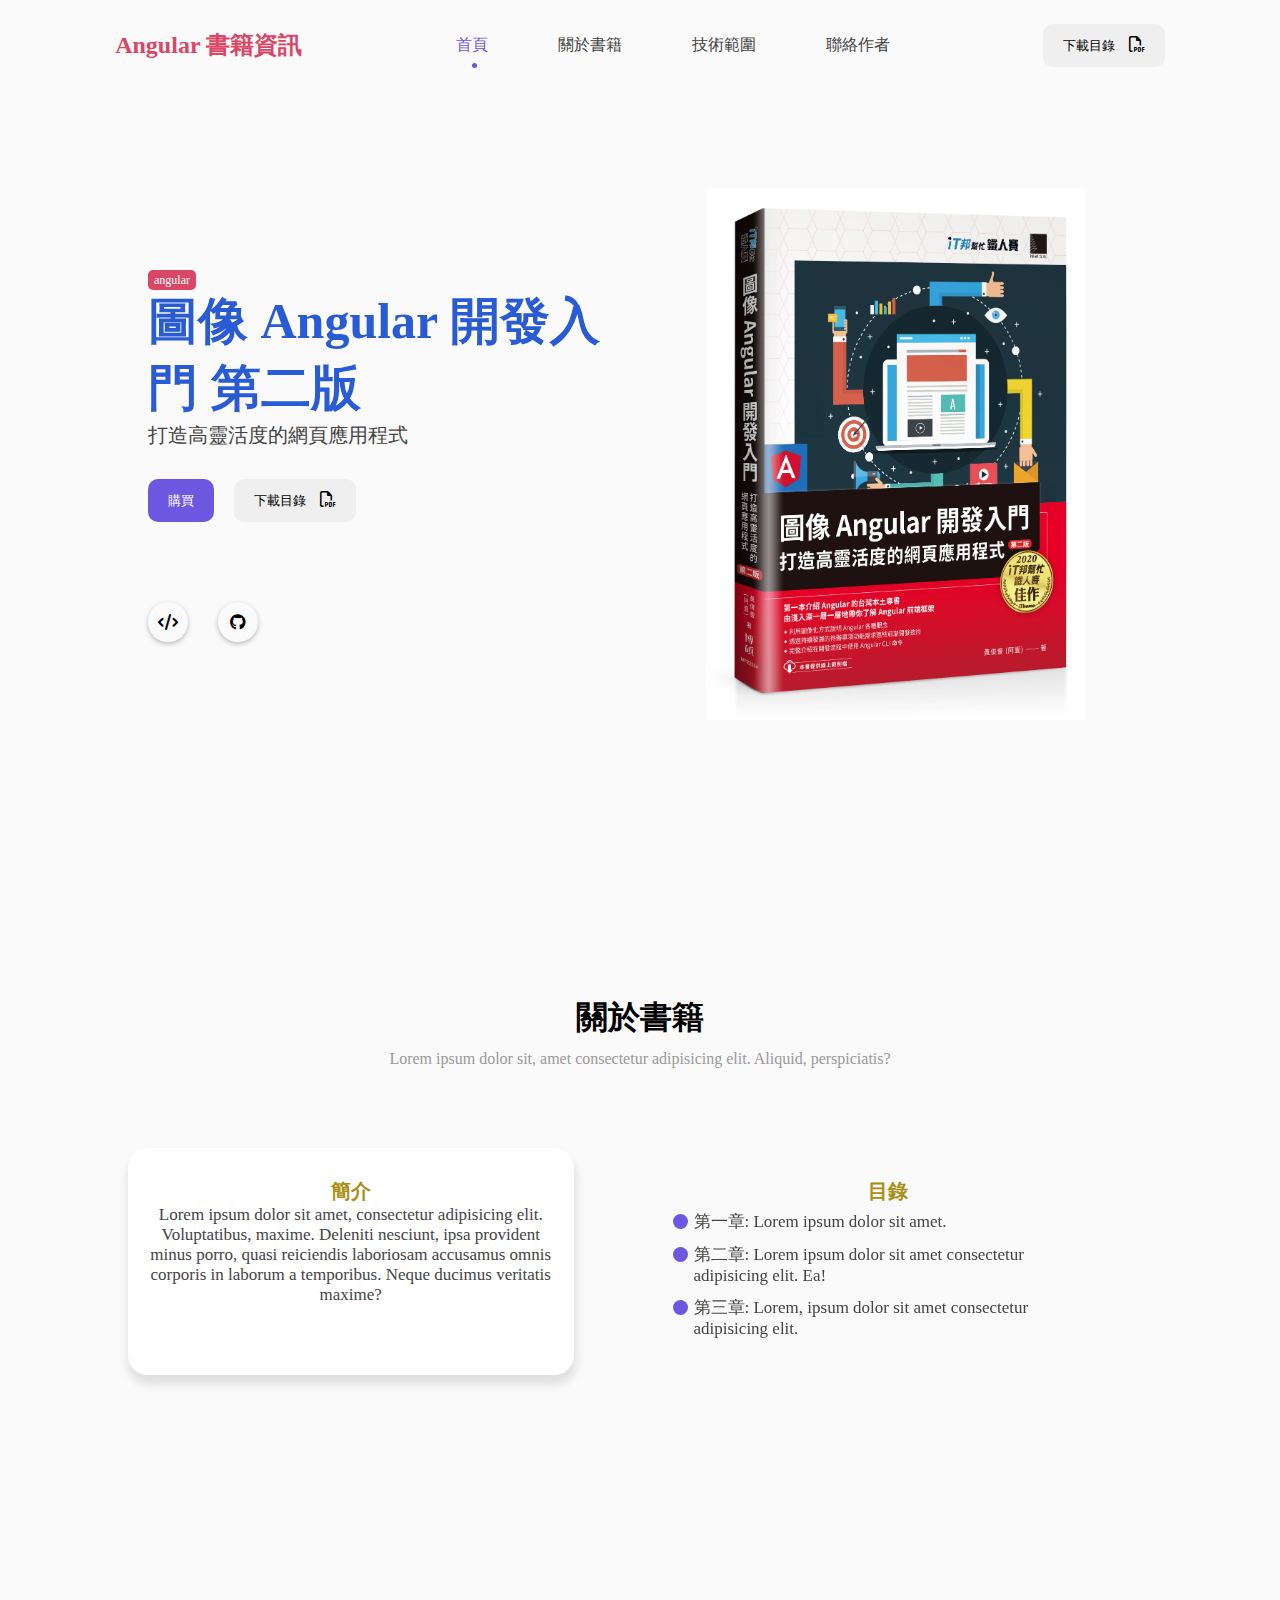
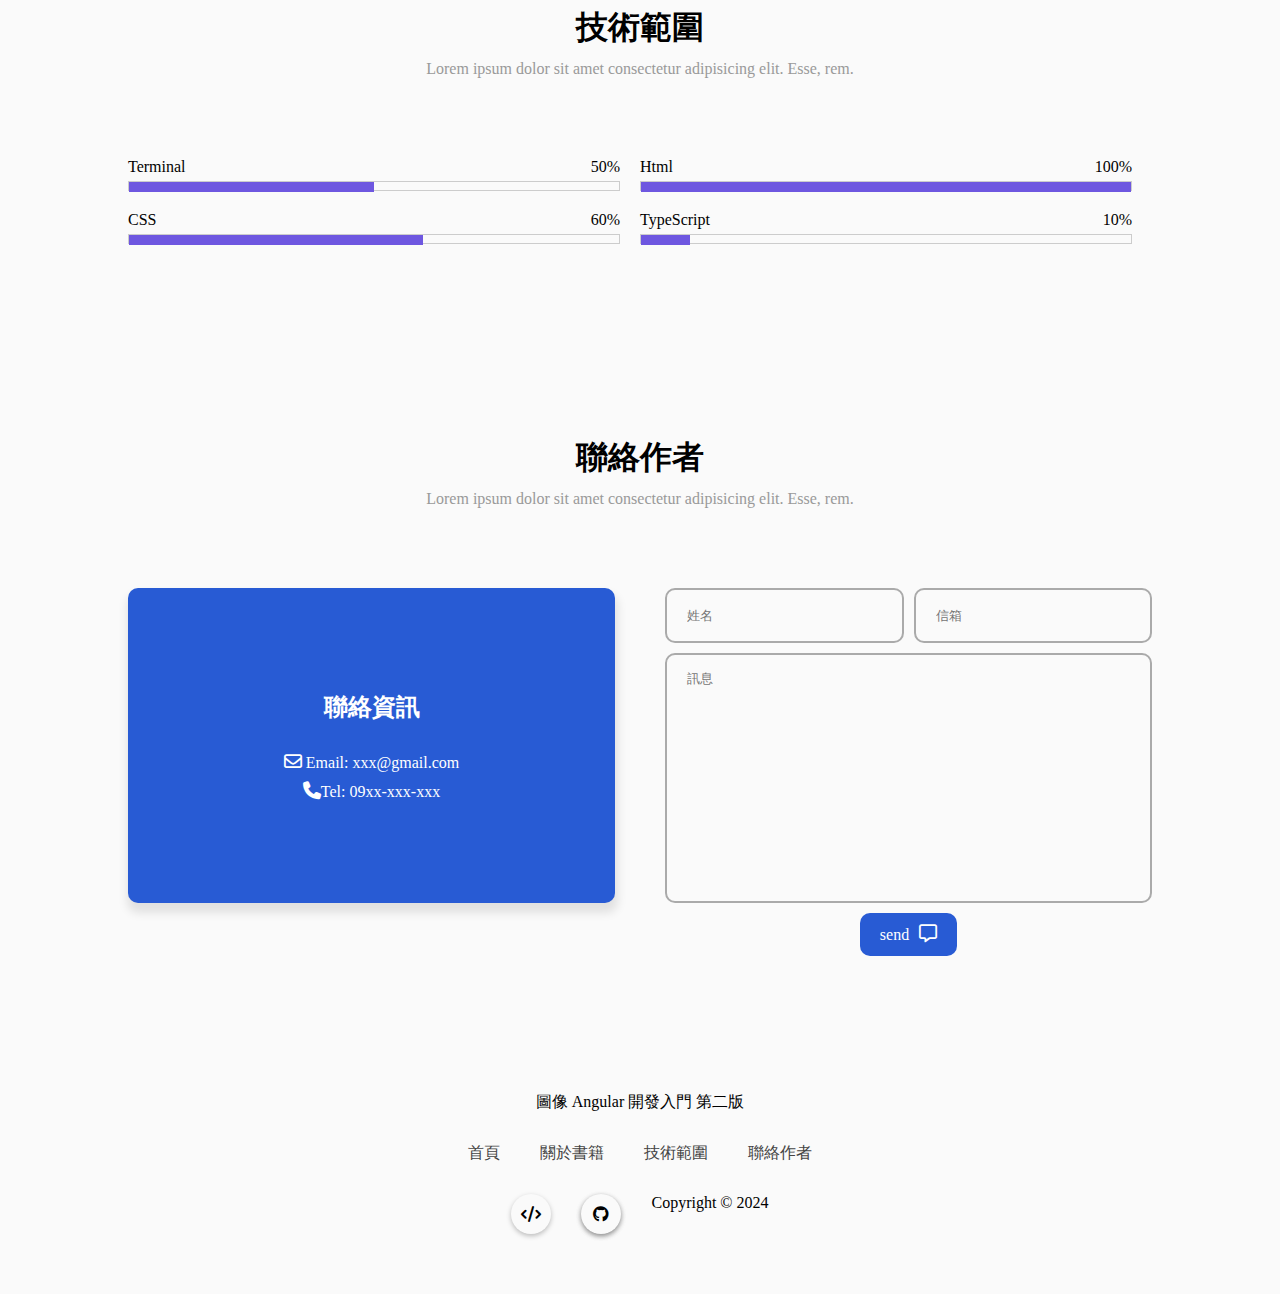
==== commit 7859d0c2: "feat(footer): 頁尾 copy right 樣式實作" ====
--- a/src/index.html
+++ b/src/index.html
@@ -161,6 +161,7 @@
   <div class="icon"><i class="fa-solid fa-code"></i></div>
   <div class="icon"> <div class="icon"><i class="fa-brands fa-github"></i></div>
 </div>
+<div class="bottom-footer">Copyright &copy; 2024</div>
       </footer>
     </div>
     <script src="./main.js"></script>
